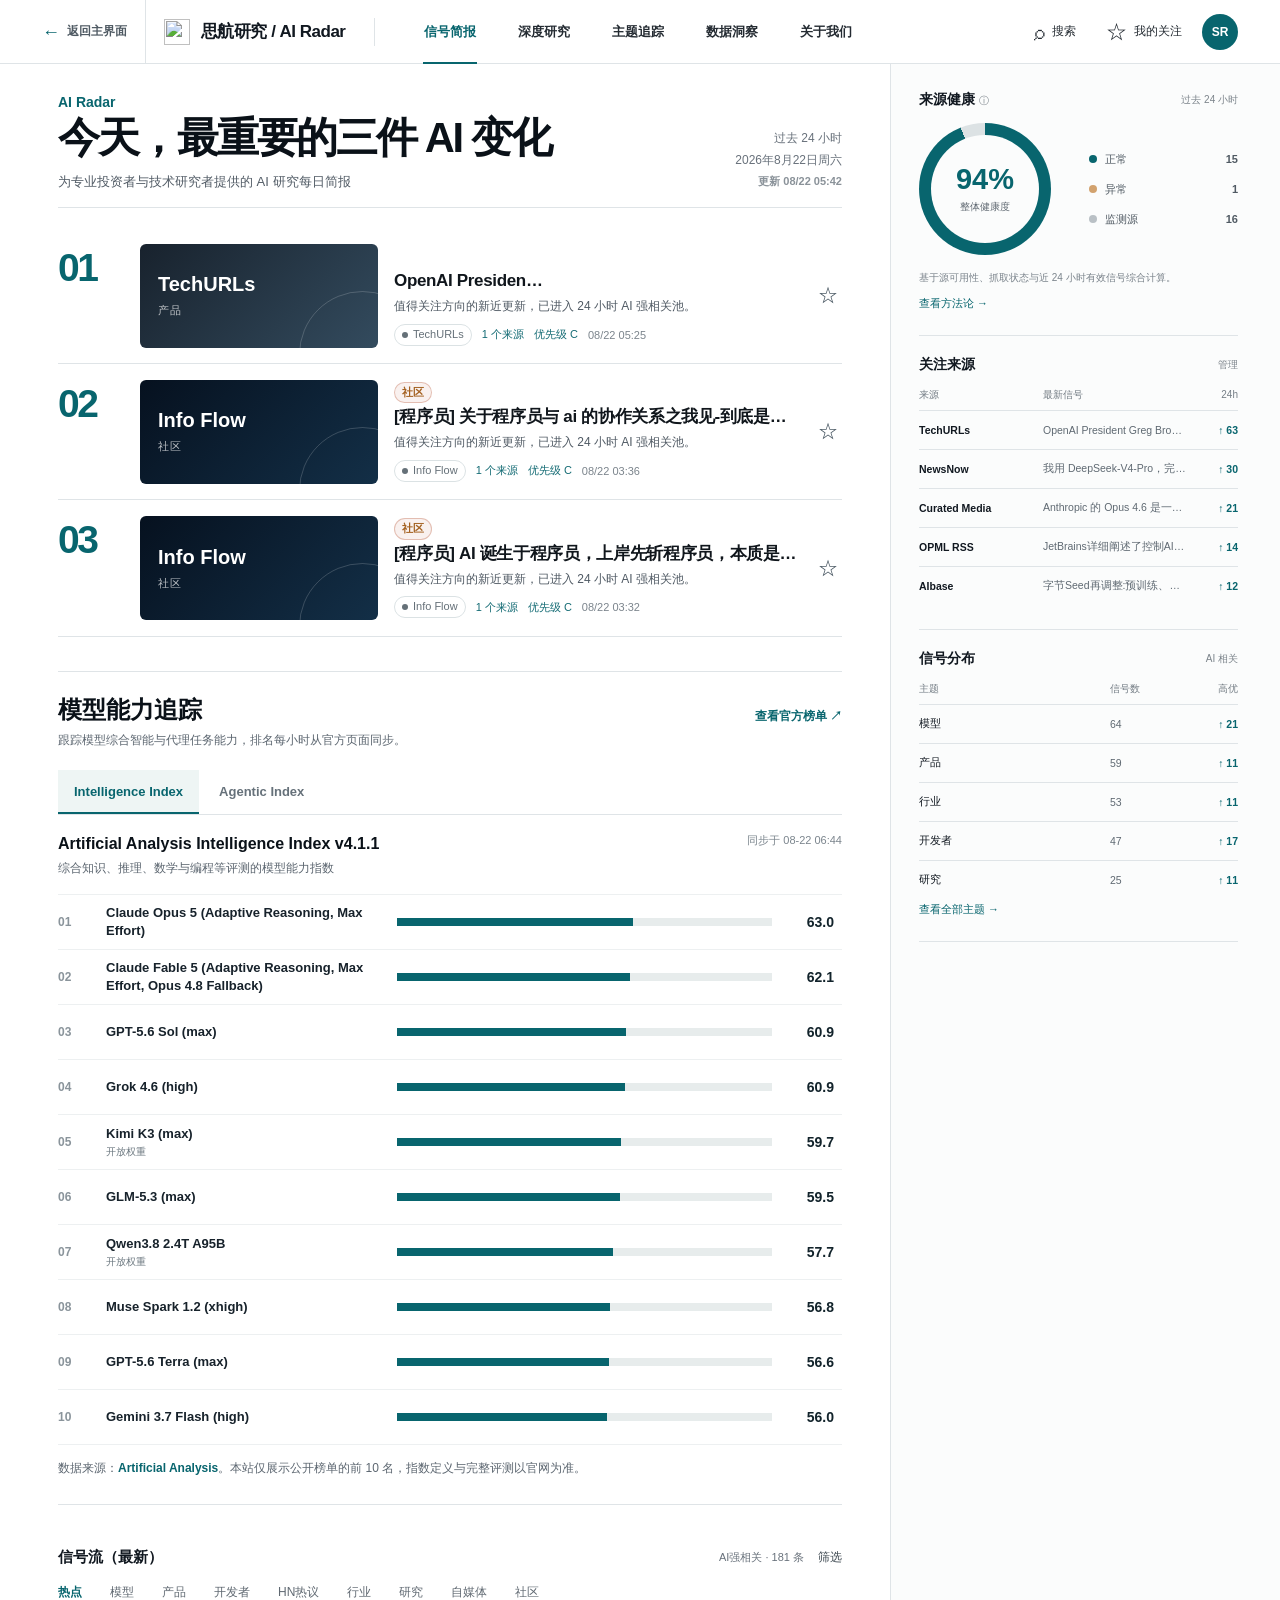
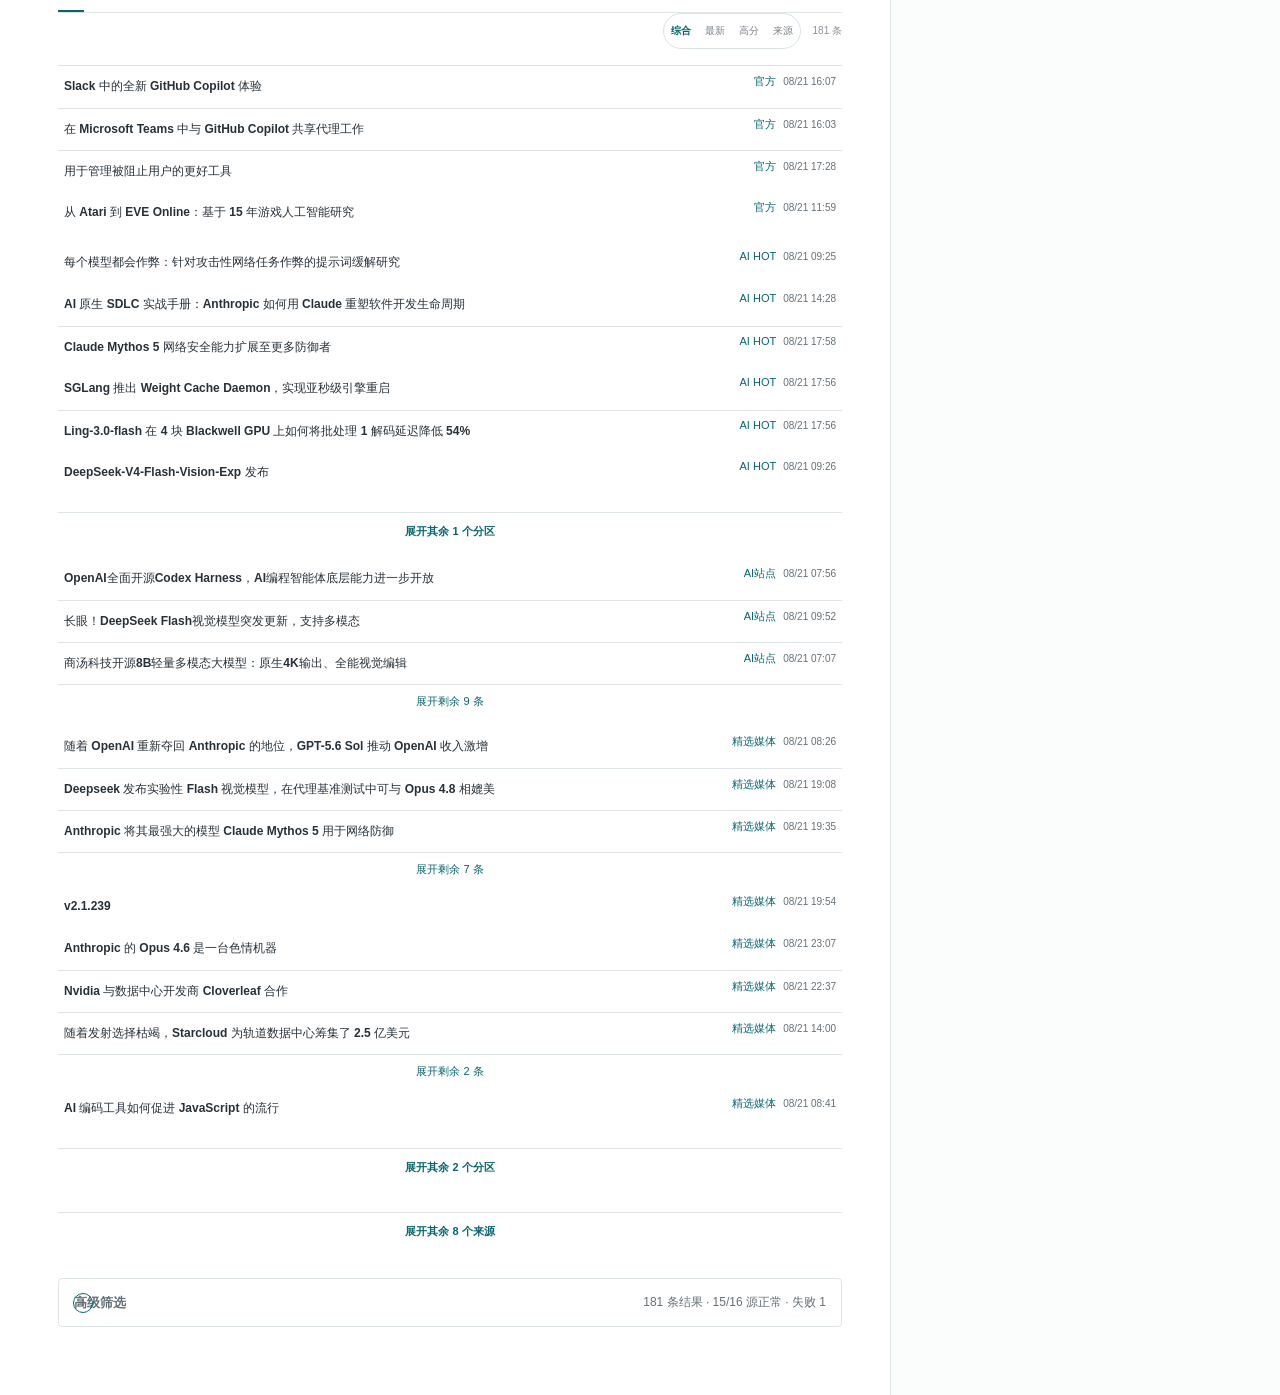
==== classic/index.html @ c2b957a7 "feat: add synced model benchmark rankings" ====
<!doctype html>
<html lang="zh-CN" data-radar-view="classic">
  <head>
    <meta charset="UTF-8" />
    <meta name="viewport" content="width=device-width, initial-scale=1.0" />
    <base href="../" />
    <title>AI News Radar｜24 小时 AI 更新雷达</title>
    <meta
      name="description"
      content="自动整理过去 24 小时值得看的 AI、模型和开发者工具更新；伯乐Skill（Scout Skill）帮你从一堆信源里选出千里马。"
    />
    <link rel="canonical" href="https://news.learnprompt.pro/classic/" />
    <meta property="og:title" content="AI News Radar｜24 小时 AI 更新雷达" />
    <meta
      property="og:description"
      content="自动整理过去 24 小时值得看的 AI、模型和开发者工具更新；伯乐Skill（Scout Skill）帮你从一堆信源里选出千里马。"
    />
    <meta property="og:type" content="website" />
    <meta property="og:url" content="https://news.learnprompt.pro/classic/" />
    <meta property="og:site_name" content="AI News Radar" />
    <meta name="application-name" content="AI News Radar" />
    <meta name="theme-color" content="#f6f6f2" />
    <meta name="mobile-web-app-capable" content="yes" />
    <meta name="apple-mobile-web-app-title" content="AI News Radar" />
    <meta name="apple-mobile-web-app-capable" content="yes" />
    <meta name="apple-mobile-web-app-status-bar-style" content="default" />
    <meta name="twitter:card" content="summary" />
    <meta name="twitter:title" content="AI News Radar｜24 小时 AI 更新雷达" />
    <meta
      name="twitter:description"
      content="自动整理过去 24 小时值得看的 AI、模型和开发者工具更新；伯乐Skill（Scout Skill）帮你从一堆信源里选出千里马。"
    />
    <link rel="icon" href="./assets/logo.svg" type="image/svg+xml" />
    <link rel="icon" href="./assets/icons/favicon-32.png" sizes="32x32" type="image/png" />
    <link rel="apple-touch-icon" href="./assets/icons/apple-touch-icon.png" sizes="180x180" />
    <link rel="manifest" href="./site.webmanifest" />
    <script src="./assets/view-mode.js?v=dual-view-0713c" data-root="../"></script>
    <link rel="stylesheet" href="./classic/assets/styles.css?v=model-rankings-0822a" />
    <link rel="stylesheet" href="./assets/view-switch.css?v=dual-view-0713b" />
  </head>
  <body>
    <header class="site-topbar">
      <div class="topbar-start">
        <a class="back-home" href="https://www.shresearch.cn/" aria-label="返回主界面">
          <span aria-hidden="true">←</span><strong>返回主界面</strong>
        </a>
        <a class="topbar-brand" href="https://www.shresearch.cn/" aria-label="返回思航研究首页">
          <img src="./assets/logo.svg" alt="" />
          <strong>思航研究 / AI Radar</strong>
        </a>
      </div>
      <nav class="topbar-nav" aria-label="主导航">
        <a class="active" href="#topStoriesTitle">信号简报</a>
        <a href="/earnings/">深度研究</a>
        <a href="#modelBenchmarks">主题追踪</a>
        <a href="#advancedFilters">数据洞察</a>
        <a href="https://www.shresearch.cn/">关于我们</a>
      </nav>
      <div class="topbar-actions">
        <button class="topbar-action" type="button" id="topbarSearchBtn" aria-label="搜索">
          <span aria-hidden="true">⌕</span><span>搜索</span>
        </button>
        <a class="topbar-action" href="#briefWatchlist" aria-label="我的关注">
          <span aria-hidden="true">☆</span><span>我的关注</span>
        </a>
        <details class="profile-menu">
          <summary aria-label="切换页面视角"><span>SR</span></summary>
          <div class="view-switch" role="group" aria-label="视角切换">
            <button class="view-switch-btn" type="button" data-radar-view-target="mobile">手机版</button>
            <button class="view-switch-btn" type="button" data-radar-view-target="classic">经典版</button>
          </div>
        </details>
      </div>
    </header>

    <main class="shell">
      <div class="brief-layout">
        <div class="brief-main">
          <header class="hero">
            <div class="brief-intro">
              <p class="brief-kicker">AI Radar</p>
              <h1>今天，最重要的三件 AI 变化</h1>
              <p class="brief-description">为专业投资者与技术研究者提供的 AI 研究每日简报</p>
            </div>
            <div class="hero-datetime">
              <span>过去 24 小时</span>
              <time id="briefDate">--</time>
              <span class="updated" id="updatedAt">加载中...</span>
            </div>
            <section class="stats" id="stats" hidden></section>
          </header>

          <section class="bole-picks-wrap" aria-label="今日 Top 3" id="bolePicksWrap">
            <div class="bole-picks-head visually-hidden">
              <h2 id="topStoriesTitle">今日重点信号</h2>
              <div class="bole-head-tools">
                <div class="bole-view-toggle" id="boleViewToggle" hidden>
                  <button id="boleHotBtn" class="mode-btn" type="button">当前热点</button>
                  <button id="boleTimelineBtn" class="mode-btn" type="button">时间线</button>
                </div>
                <span id="bolePicksMeta">按评分排序</span>
              </div>
            </div>
            <div id="bolePicksList" class="bole-board"></div>
          </section>

          <section class="model-benchmarks" id="modelBenchmarks" aria-labelledby="modelBenchmarksTitle">
            <header class="benchmark-heading">
              <div>
                <h2 id="modelBenchmarksTitle">模型能力追踪</h2>
                <p>跟踪模型综合智能与代理任务能力，排名每小时从官方页面同步。</p>
              </div>
              <a href="https://artificialanalysis.ai/models" target="_blank" rel="noopener noreferrer">查看官方榜单 ↗</a>
            </header>
            <div class="benchmark-tabs" role="tablist" aria-label="模型能力榜单">
              <button class="benchmark-tab active" id="intelligenceTab" type="button" role="tab" aria-selected="true" aria-controls="benchmarkPanel" data-benchmark="intelligence">
                Intelligence Index
              </button>
              <button class="benchmark-tab" id="agenticTab" type="button" role="tab" aria-selected="false" aria-controls="benchmarkPanel" data-benchmark="agentic">
                Agentic Index
              </button>
            </div>
            <div class="benchmark-panel" id="benchmarkPanel" role="tabpanel" aria-labelledby="intelligenceTab">
              <div class="benchmark-chart-head">
                <div>
                  <h3 id="benchmarkChartTitle">模型排名</h3>
                  <p id="benchmarkDescription">正在读取 Artificial Analysis 最新数据...</p>
                </div>
                <span id="benchmarkUpdatedAt">同步中</span>
              </div>
              <ol class="benchmark-ranking" id="benchmarkRanking" aria-live="polite">
                <li class="benchmark-loading">正在同步模型排名...</li>
              </ol>
            </div>
            <p class="benchmark-attribution">数据来源：<a href="https://artificialanalysis.ai/models" target="_blank" rel="noopener noreferrer">Artificial Analysis</a>。本站仅展示公开榜单的前 10 名，指数定义与完整评测以官网为准。</p>
          </section>

          <section class="signal-stream" aria-labelledby="listTitle">
            <div class="stream-head">
              <h2 id="listTitle">信号流 <span>（最新）</span></h2>
              <div class="stream-tools">
                <div class="mode-hint" id="modeHint">AI强相关</div>
                <button class="filter-jump" type="button" id="filterJumpBtn">筛选</button>
              </div>
            </div>
            <section class="section-nav-wrap" aria-label="内容栏目">
              <div class="section-tabs" id="sectionTabs" role="tablist" aria-label="AI 新闻栏目"></div>
              <div class="section-summary" id="sectionSummary">正在整理栏目...</div>
            </section>

            <section class="primary-controls">
              <input id="searchInput" type="search" placeholder="搜索 AI 信号 / 来源" />
            </section>

            <div class="sticky-summary-bar" aria-label="当前视图摘要">
              <strong>AI News Radar</strong>
              <span id="stickySummaryText">正在整理 24 小时信号...</span>
            </div>

            <section class="list-wrap">
              <div class="list-head">
                <div class="list-head-tools">
                  <div class="list-sort-tools" id="listSortTools" role="group" aria-label="全量列表排序">
                    <button class="list-sort-btn active" type="button" data-sort="priority" title="综合来源权重、AI相关度、新鲜度与信号强度">综合</button>
                    <button class="list-sort-btn" type="button" data-sort="latest" title="按发布时间或发现时间倒序">最新</button>
                    <button class="list-sort-btn" type="button" data-sort="ai" title="按高相关度信号倒序">高分</button>
                    <button class="list-sort-btn" type="button" data-sort="source" title="按来源聚合度整理">来源</button>
                  </div>
                  <span id="resultCount">0 条</span>
                </div>
              </div>
              <div id="newsList" class="news-list"></div>
            </section>
          </section>

          <section class="waytoagi-wrap">
            <div class="waytoagi-head">
              <h2>社区更新 · WaytoAGI</h2>
              <div class="waytoagi-tools">
                <div class="waytoagi-switch">
                  <button id="waytoagiTodayBtn" class="waytoagi-btn active" type="button">最近更新日</button>
                  <button id="waytoagi7dBtn" class="waytoagi-btn" type="button">近7日</button>
                </div>
                <span id="waytoagiUpdatedAt">加载中...</span>
              </div>
            </div>
            <div id="waytoagiMeta" class="waytoagi-meta"></div>
            <div id="waytoagiList" class="waytoagi-list"></div>
          </section>

          <details class="advanced-panel" id="advancedFilters">
          <summary>
            <span>高级筛选</span>
            <span class="advanced-summary" id="advancedSummary">加载中...</span>
          </summary>
          <div class="advanced-content">
            <div class="advanced-controls">
            <label class="field">
              <span>时间范围</span>
              <select id="timeRangeSelect" aria-label="时间范围">
                <option value="24h">过去 24 小时</option>
              </select>
            </label>
            <label class="field">
              <span>来源类型</span>
              <select id="sourceTypeSelect">
                <option value="">全部来源</option>
                <option value="official">官方 / 一手</option>
                <option value="media">精选媒体 / 日报</option>
                <option value="community">社区 / HN / Builders</option>
                <option value="rss">RSS / OPML</option>
                <option value="aggregate">聚合源</option>
                <option value="creator">自媒体</option>
                <option value="advanced">进阶源</option>
              </select>
            </label>
            <label class="field">
              <span>内容类型</span>
              <select id="sectionSelect"></select>
            </label>
            <label class="field">
              <span>信号等级</span>
              <select id="signalLevelSelect">
                <option value="">全部信号</option>
                <option value="high">高优先级</option>
                <option value="curated">精选 / 官方</option>
                <option value="multi">多源验证</option>
              </select>
            </label>
            <label class="field">
              <span>具体来源</span>
              <select id="siteSelect">
                <option value="">全部站点</option>
              </select>
            </label>
            <div class="field">
              <span>AI 相关度</span>
              <div class="mode-switch">
                <button id="modeAiBtn" class="mode-btn active" type="button">AI强相关</button>
                <button id="modeAllBtn" class="mode-btn" type="button">全量</button>
              </div>
            </div>
            <label id="allDedupeWrap" class="all-dedupe" for="allDedupeToggle">
              <input id="allDedupeToggle" type="checkbox" checked />
              <span class="all-dedupe-dot"></span>
              <span id="allDedupeLabel">去重开</span>
            </label>
          </div>
          <div class="data-source-indicator" id="dataSourceIndicator" hidden>
            <span id="dataSourceIndicatorText"></span>
            <button type="button" id="dataSourceResetBtn" class="data-source-reset-btn">恢复本地</button>
          </div>
          <div class="source-health" id="sourceHealth">源状态加载中...</div>
          <details class="source-detail-panel">
            <summary>查看源状态详情</summary>
            <div class="source-health-details" id="sourceHealthDetails"></div>
            <section class="coverage-strip" id="coverageStrip" aria-label="Source coverage status"></section>
            <section class="source-status-table" id="sourceStatusTable" aria-label="源状态详情"></section>
            <section class="site-pills" id="sitePills"></section>
            </details>
          </div>
          </details>
        </div>

        <aside class="brief-rail" aria-label="研究辅助信息">
          <section class="rail-section rail-health">
            <div class="rail-heading">
              <h2>来源健康 <span aria-hidden="true">ⓘ</span></h2>
              <span>过去 24 小时</span>
            </div>
            <div class="health-overview">
              <div class="health-ring" id="briefHealthRing"><strong id="briefHealthPct">--%</strong><span>整体健康度</span></div>
              <div class="health-legend" id="briefHealthLegend"></div>
            </div>
            <span class="source-status-pill" id="sourceStatusPill">源状态加载中</span>
            <p class="rail-note">基于源可用性、抓取状态与近 24 小时有效信号综合计算。</p>
            <a class="rail-link" href="#advancedFilters">查看方法论 →</a>
          </section>

          <section class="rail-section" id="briefWatchlist">
            <div class="rail-heading"><h2>关注来源</h2><a href="#sectionTabs">管理</a></div>
            <div class="rail-table-head"><span>来源</span><span>最新信号</span><span>24h</span></div>
            <div class="rail-table" id="briefSourceList"><span class="rail-loading">正在整理来源...</span></div>
          </section>

          <section class="rail-section">
            <div class="rail-heading"><h2>信号分布</h2><span>AI 相关</span></div>
            <div class="rail-table-head rail-topic-head"><span>主题</span><span>信号数</span><span>高优</span></div>
            <div class="rail-table" id="briefTopicList"><span class="rail-loading">正在统计主题...</span></div>
            <a class="rail-link" href="#sectionTabs">查看全部主题 →</a>
          </section>
        </aside>
      </div>
    </main>

    <template id="itemTpl">
      <article class="news-card">
        <a class="title" target="_blank" rel="noopener noreferrer"></a>
        <div class="meta-row">
          <span class="site"></span>
          <span class="category"></span>
          <span class="source"></span>
          <time class="time"></time>
        </div>
        <p class="news-summary"></p>
      </article>
    </template>

    <script src="https://cdn.jsdelivr.net/npm/gsap@3.13.0/dist/gsap.min.js" integrity="sha384-HOvlOYPIs/zjoIkWUGXkVmXsjr8GuZLV+Q+rcPwmJOVZVpvTSXQChiN4t9Euv9Vc" crossorigin="anonymous" defer></script>
    <script src="./classic/assets/motion.js?v=ui-adjustment-0620a" defer></script>
    <script src="./classic/assets/app.js?v=model-rankings-0822a" defer></script>
  </body>
</html>
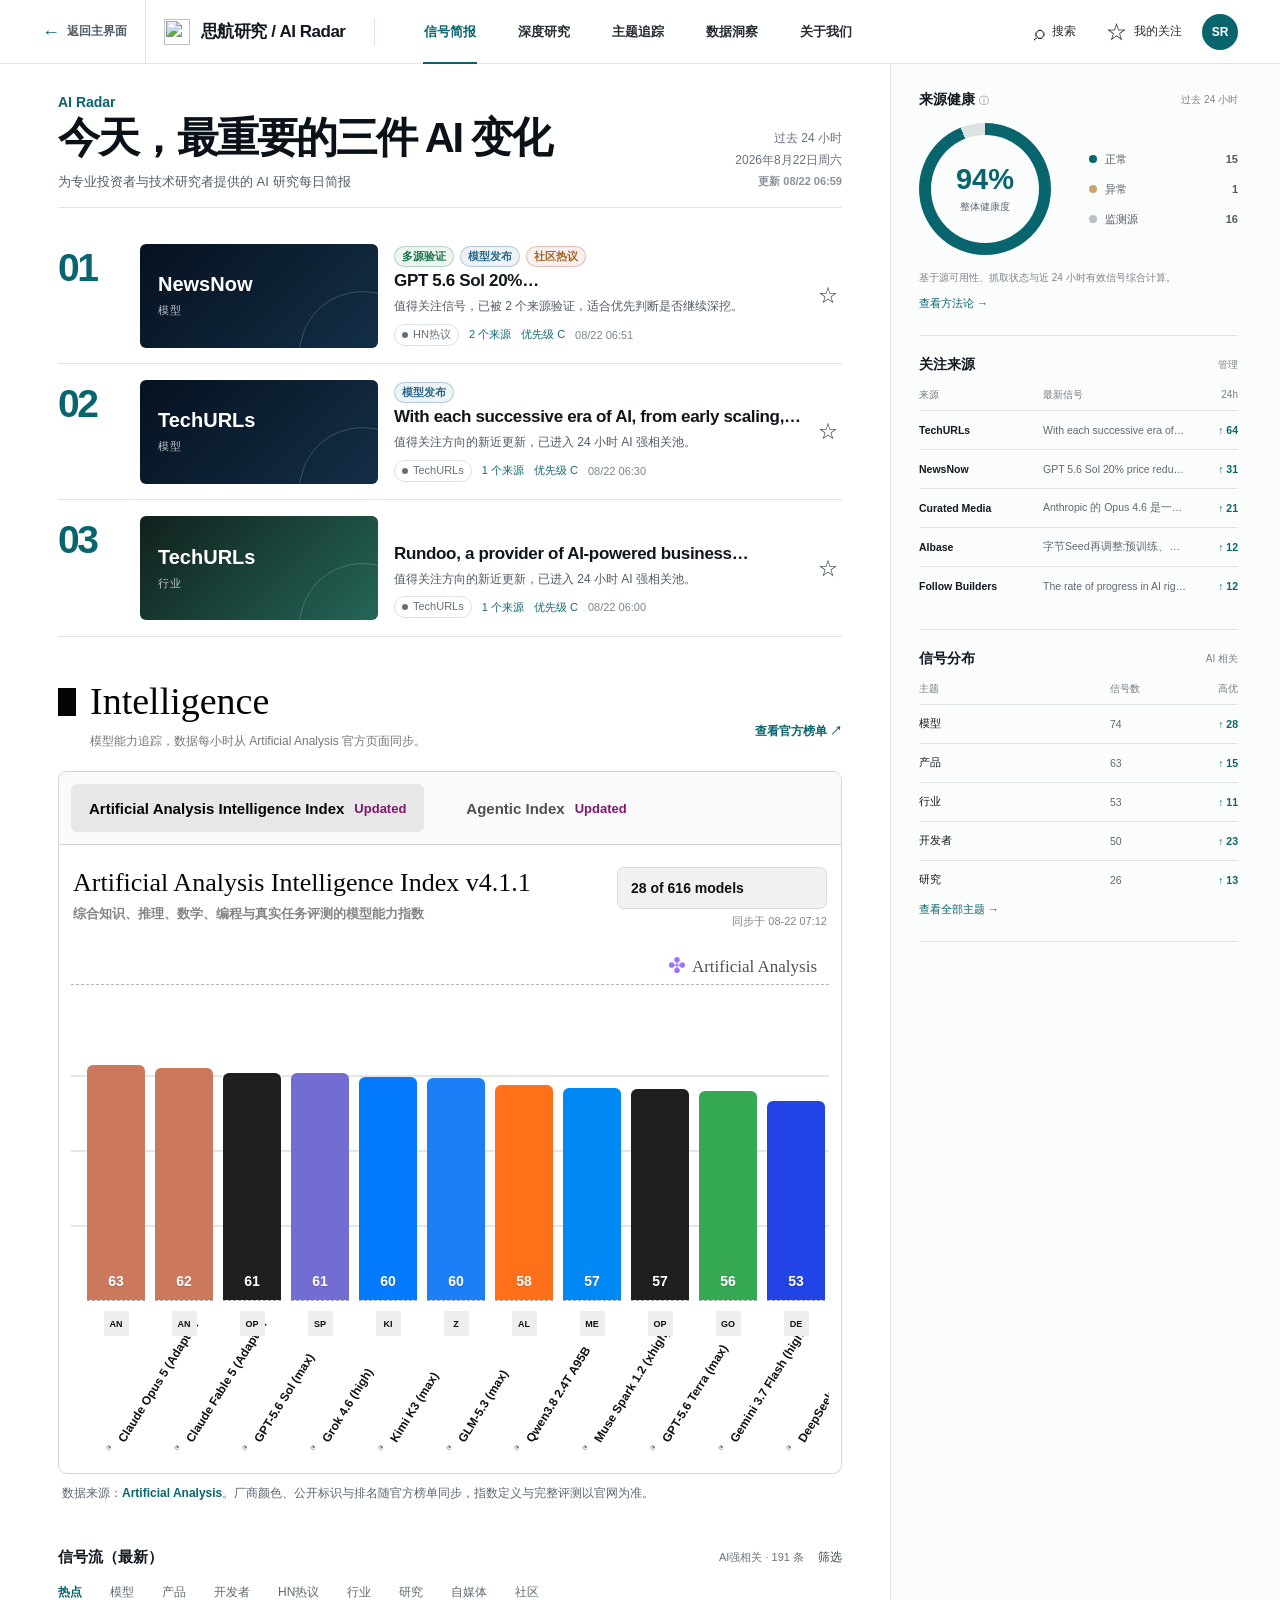
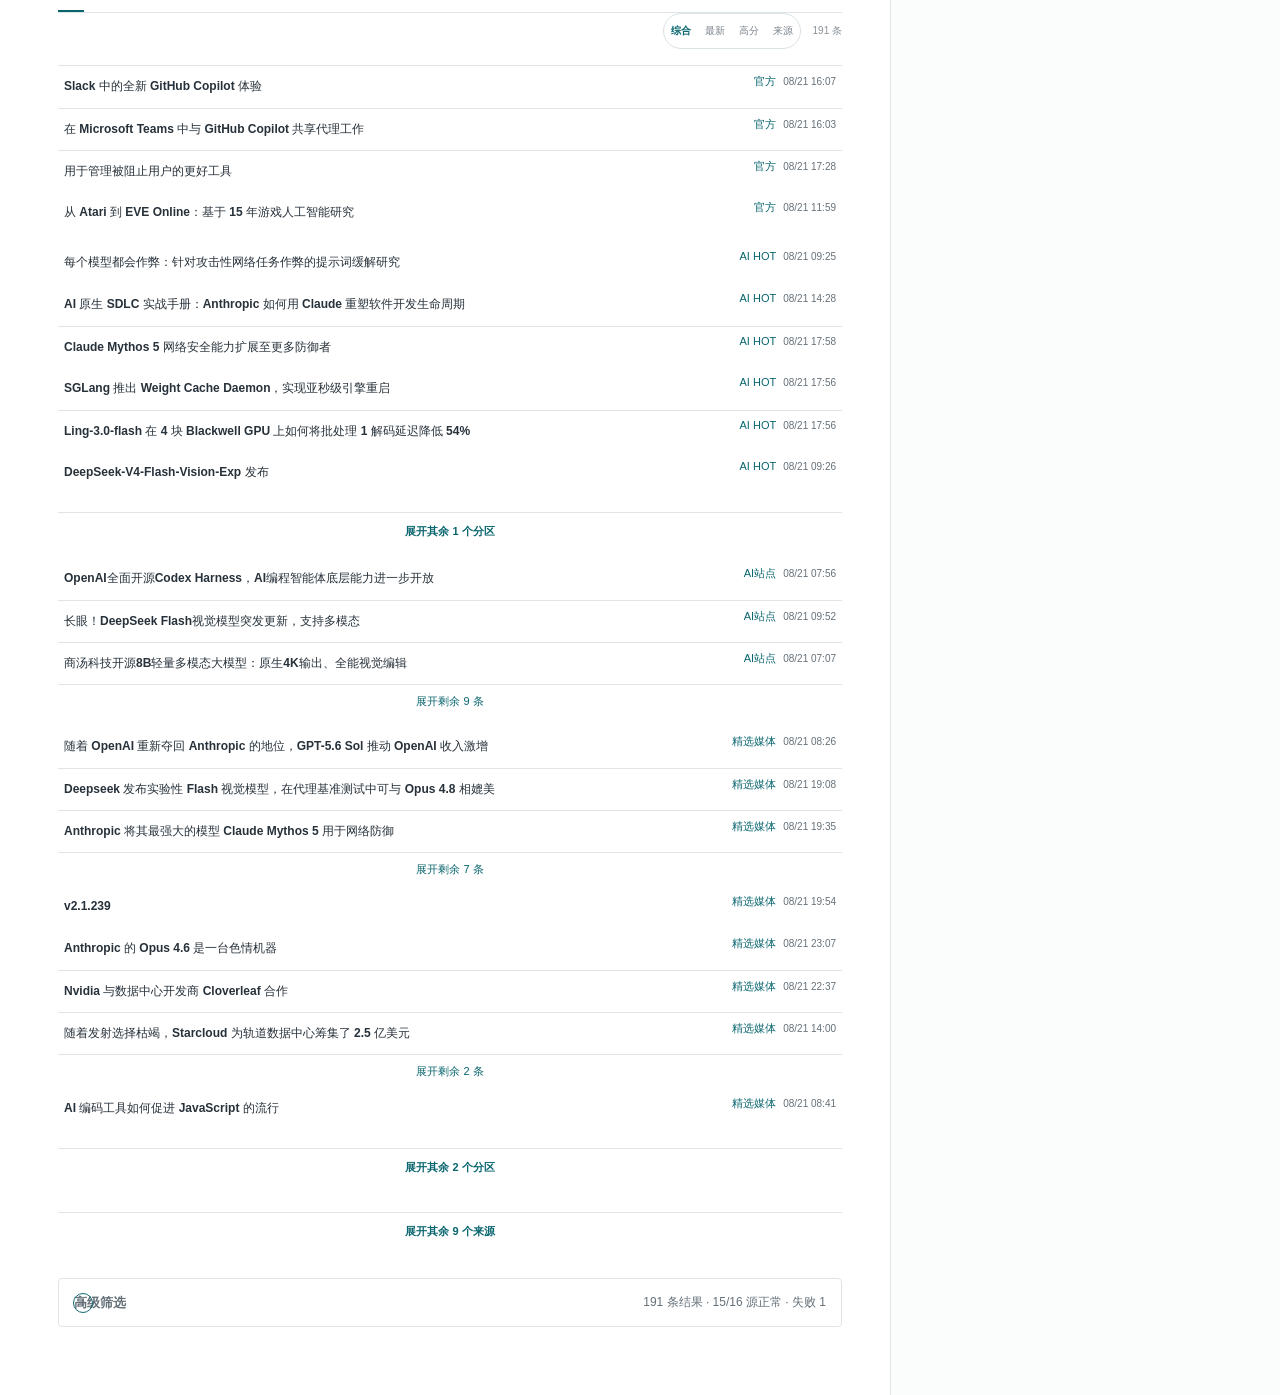
==== commit f4e0e009: "feat: mirror official benchmark chart style" ====
--- a/classic/index.html
+++ b/classic/index.html
@@ -35,7 +35,7 @@
     <link rel="apple-touch-icon" href="./assets/icons/apple-touch-icon.png" sizes="180x180" />
     <link rel="manifest" href="./site.webmanifest" />
     <script src="./assets/view-mode.js?v=dual-view-0713c" data-root="../"></script>
-    <link rel="stylesheet" href="./classic/assets/styles.css?v=model-rankings-0822a" />
+    <link rel="stylesheet" href="./classic/assets/styles.css?v=official-chart-0822b" />
     <link rel="stylesheet" href="./assets/view-switch.css?v=dual-view-0713b" />
   </head>
   <body>
@@ -107,32 +107,41 @@
           <section class="model-benchmarks" id="modelBenchmarks" aria-labelledby="modelBenchmarksTitle">
             <header class="benchmark-heading">
               <div>
-                <h2 id="modelBenchmarksTitle">模型能力追踪</h2>
-                <p>跟踪模型综合智能与代理任务能力，排名每小时从官方页面同步。</p>
+                <h2 id="modelBenchmarksTitle"><span aria-hidden="true"></span>Intelligence</h2>
+                <p>模型能力追踪，数据每小时从 Artificial Analysis 官方页面同步。</p>
               </div>
               <a href="https://artificialanalysis.ai/models" target="_blank" rel="noopener noreferrer">查看官方榜单 ↗</a>
             </header>
-            <div class="benchmark-tabs" role="tablist" aria-label="模型能力榜单">
-              <button class="benchmark-tab active" id="intelligenceTab" type="button" role="tab" aria-selected="true" aria-controls="benchmarkPanel" data-benchmark="intelligence">
-                Intelligence Index
-              </button>
-              <button class="benchmark-tab" id="agenticTab" type="button" role="tab" aria-selected="false" aria-controls="benchmarkPanel" data-benchmark="agentic">
-                Agentic Index
-              </button>
-            </div>
-            <div class="benchmark-panel" id="benchmarkPanel" role="tabpanel" aria-labelledby="intelligenceTab">
-              <div class="benchmark-chart-head">
-                <div>
-                  <h3 id="benchmarkChartTitle">模型排名</h3>
-                  <p id="benchmarkDescription">正在读取 Artificial Analysis 最新数据...</p>
-                </div>
-                <span id="benchmarkUpdatedAt">同步中</span>
-              </div>
-              <ol class="benchmark-ranking" id="benchmarkRanking" aria-live="polite">
-                <li class="benchmark-loading">正在同步模型排名...</li>
-              </ol>
-            </div>
-            <p class="benchmark-attribution">数据来源：<a href="https://artificialanalysis.ai/models" target="_blank" rel="noopener noreferrer">Artificial Analysis</a>。本站仅展示公开榜单的前 10 名，指数定义与完整评测以官网为准。</p>
+            <div class="benchmark-frame">
+              <div class="benchmark-tabs" role="tablist" aria-label="模型能力榜单">
+                <button class="benchmark-tab active" id="intelligenceTab" type="button" role="tab" aria-selected="true" aria-controls="benchmarkPanel" data-benchmark="intelligence">
+                  <span>Artificial Analysis Intelligence Index</span><em>Updated</em>
+                </button>
+                <button class="benchmark-tab" id="agenticTab" type="button" role="tab" aria-selected="false" aria-controls="benchmarkPanel" data-benchmark="agentic">
+                  <span>Agentic Index</span><em>Updated</em>
+                </button>
+              </div>
+              <div class="benchmark-panel" id="benchmarkPanel" role="tabpanel" aria-labelledby="intelligenceTab">
+                <div class="benchmark-chart-head">
+                  <div>
+                    <h3 id="benchmarkChartTitle">Artificial Analysis Intelligence Index</h3>
+                    <p id="benchmarkDescription">正在读取 Artificial Analysis 最新数据...</p>
+                  </div>
+                  <div class="benchmark-chart-meta">
+                    <strong id="benchmarkModelCount">模型加载中</strong>
+                    <span id="benchmarkUpdatedAt">同步中</span>
+                  </div>
+                </div>
+                <div class="benchmark-brand"><span aria-hidden="true">✣</span> Artificial Analysis</div>
+                <div class="benchmark-plot-scroll" tabindex="0" aria-label="模型排名图，可横向滚动查看完整榜单">
+                  <ol class="benchmark-ranking" id="benchmarkRanking" aria-live="polite">
+                    <li class="benchmark-loading">正在同步模型排名...</li>
+                  </ol>
+                </div>
+                <p class="benchmark-scroll-hint">左右滑动查看完整榜单</p>
+              </div>
+            </div>
+            <p class="benchmark-attribution">数据来源：<a href="https://artificialanalysis.ai/models" target="_blank" rel="noopener noreferrer">Artificial Analysis</a>。厂商颜色、公开标识与排名随官方榜单同步，指数定义与完整评测以官网为准。</p>
           </section>
 
           <section class="signal-stream" aria-labelledby="listTitle">
@@ -308,6 +317,6 @@
 
     <script src="https://cdn.jsdelivr.net/npm/gsap@3.13.0/dist/gsap.min.js" integrity="sha384-HOvlOYPIs/zjoIkWUGXkVmXsjr8GuZLV+Q+rcPwmJOVZVpvTSXQChiN4t9Euv9Vc" crossorigin="anonymous" defer></script>
     <script src="./classic/assets/motion.js?v=ui-adjustment-0620a" defer></script>
-    <script src="./classic/assets/app.js?v=model-rankings-0822a" defer></script>
+    <script src="./classic/assets/app.js?v=official-chart-0822b" defer></script>
   </body>
 </html>
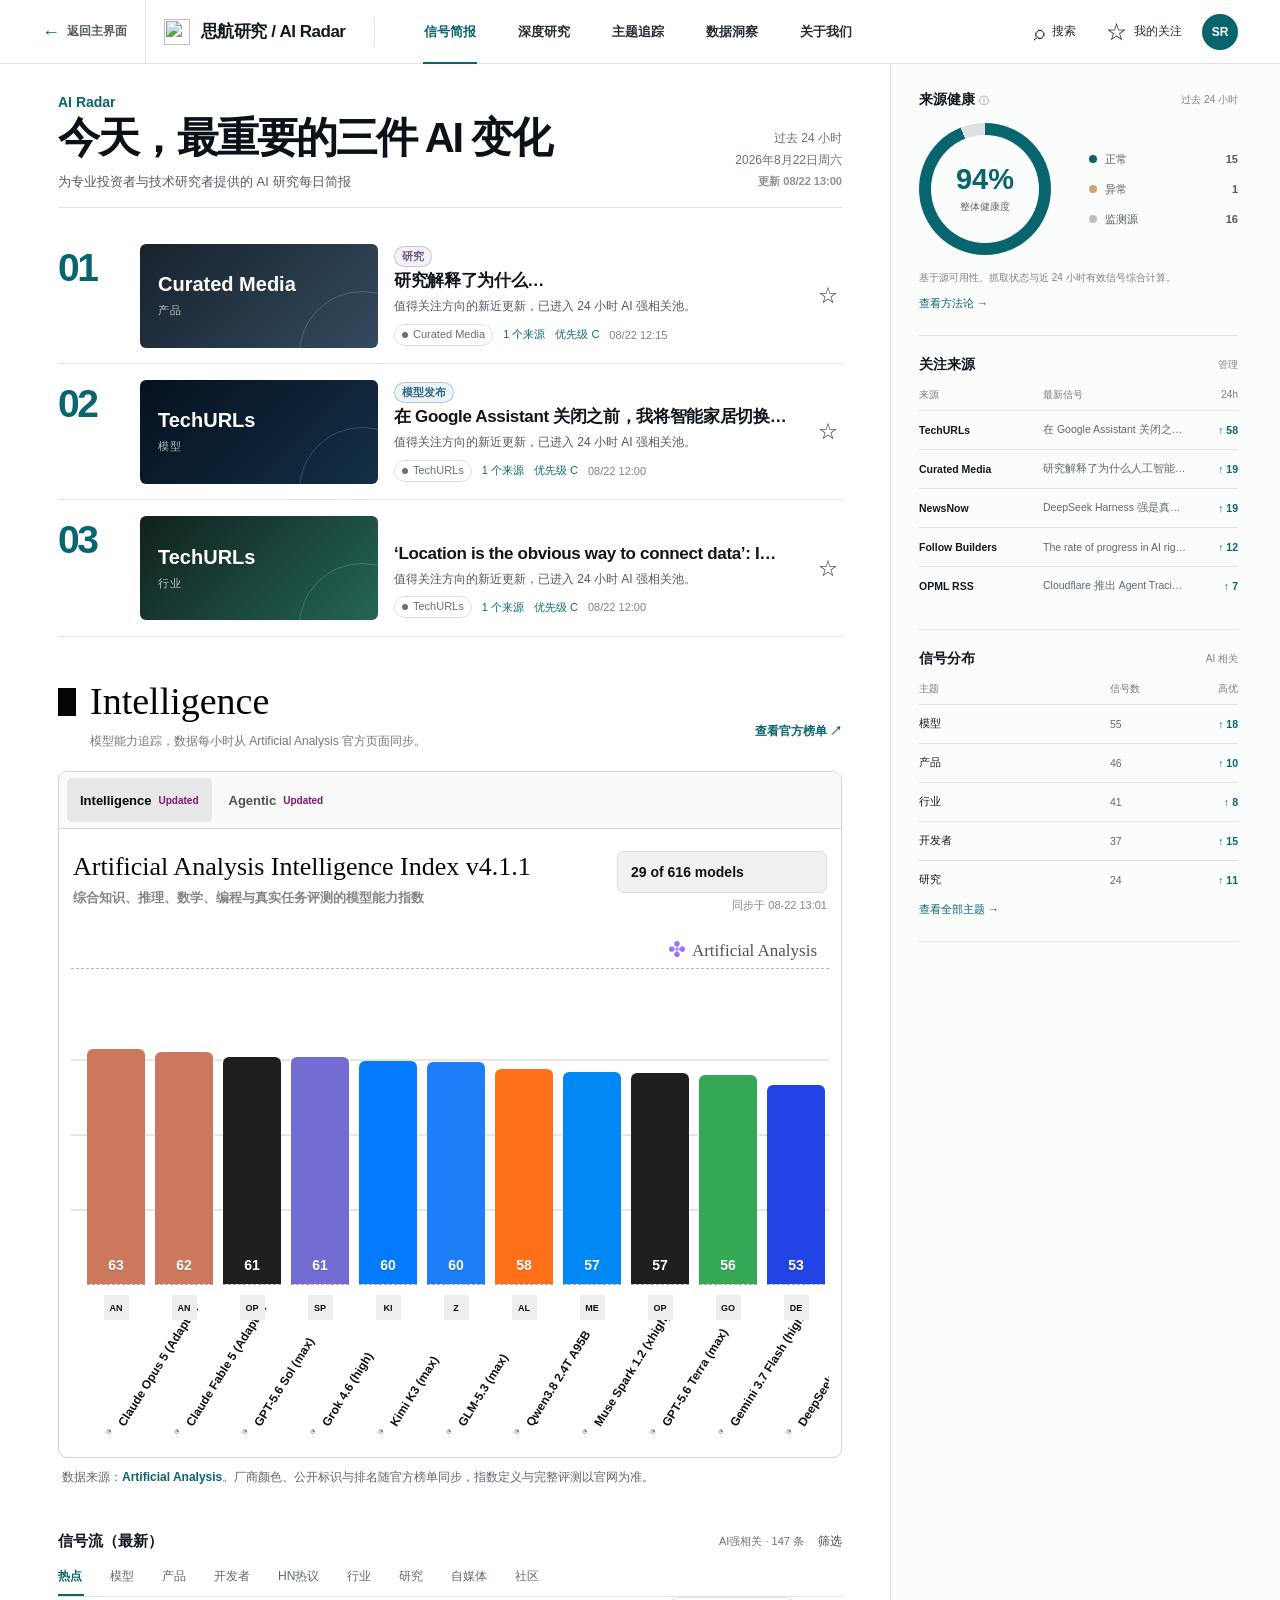
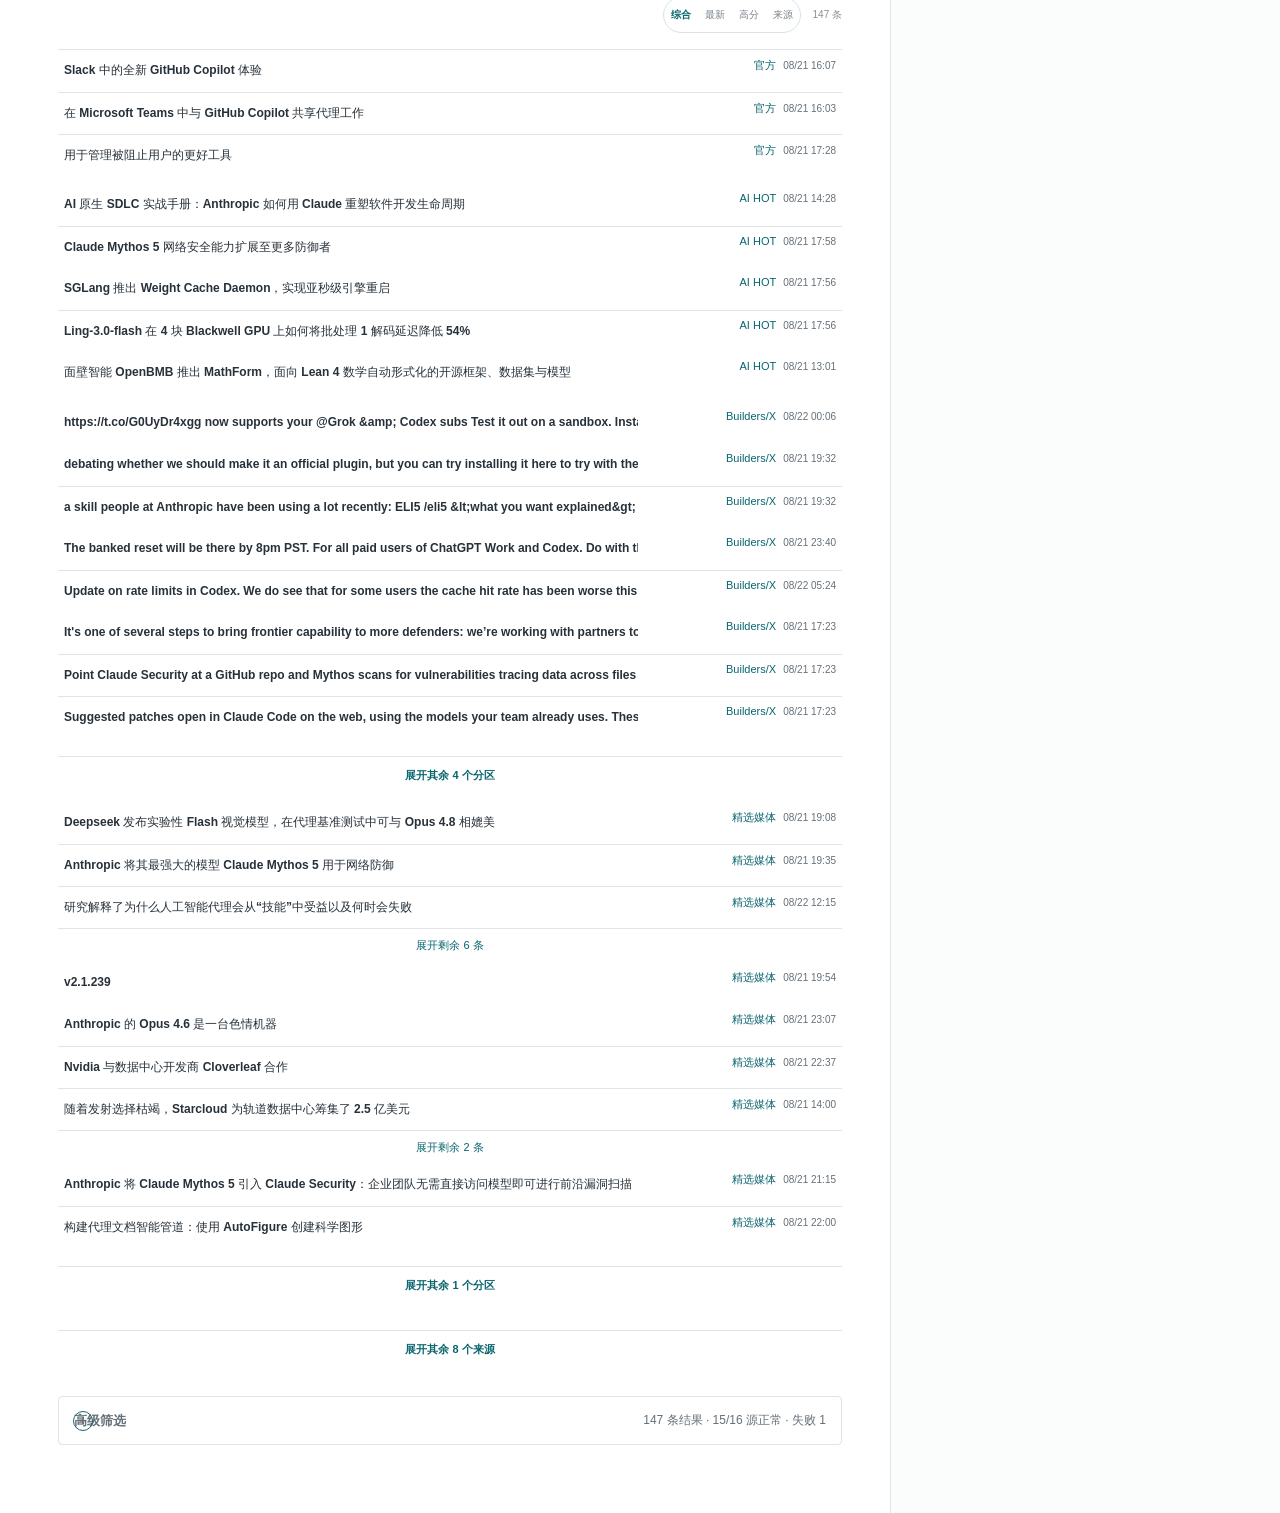
==== commit 7775c707: "fix: compact benchmark tabs" ====
--- a/classic/index.html
+++ b/classic/index.html
@@ -35,7 +35,7 @@
     <link rel="apple-touch-icon" href="./assets/icons/apple-touch-icon.png" sizes="180x180" />
     <link rel="manifest" href="./site.webmanifest" />
     <script src="./assets/view-mode.js?v=dual-view-0713c" data-root="../"></script>
-    <link rel="stylesheet" href="./classic/assets/styles.css?v=official-chart-0822b" />
+    <link rel="stylesheet" href="./classic/assets/styles.css?v=benchmark-tabs-0822c" />
     <link rel="stylesheet" href="./assets/view-switch.css?v=dual-view-0713b" />
   </head>
   <body>
@@ -115,10 +115,10 @@
             <div class="benchmark-frame">
               <div class="benchmark-tabs" role="tablist" aria-label="模型能力榜单">
                 <button class="benchmark-tab active" id="intelligenceTab" type="button" role="tab" aria-selected="true" aria-controls="benchmarkPanel" data-benchmark="intelligence">
-                  <span>Artificial Analysis Intelligence Index</span><em>Updated</em>
+                  <span>Intelligence</span><em>Updated</em>
                 </button>
                 <button class="benchmark-tab" id="agenticTab" type="button" role="tab" aria-selected="false" aria-controls="benchmarkPanel" data-benchmark="agentic">
-                  <span>Agentic Index</span><em>Updated</em>
+                  <span>Agentic</span><em>Updated</em>
                 </button>
               </div>
               <div class="benchmark-panel" id="benchmarkPanel" role="tabpanel" aria-labelledby="intelligenceTab">
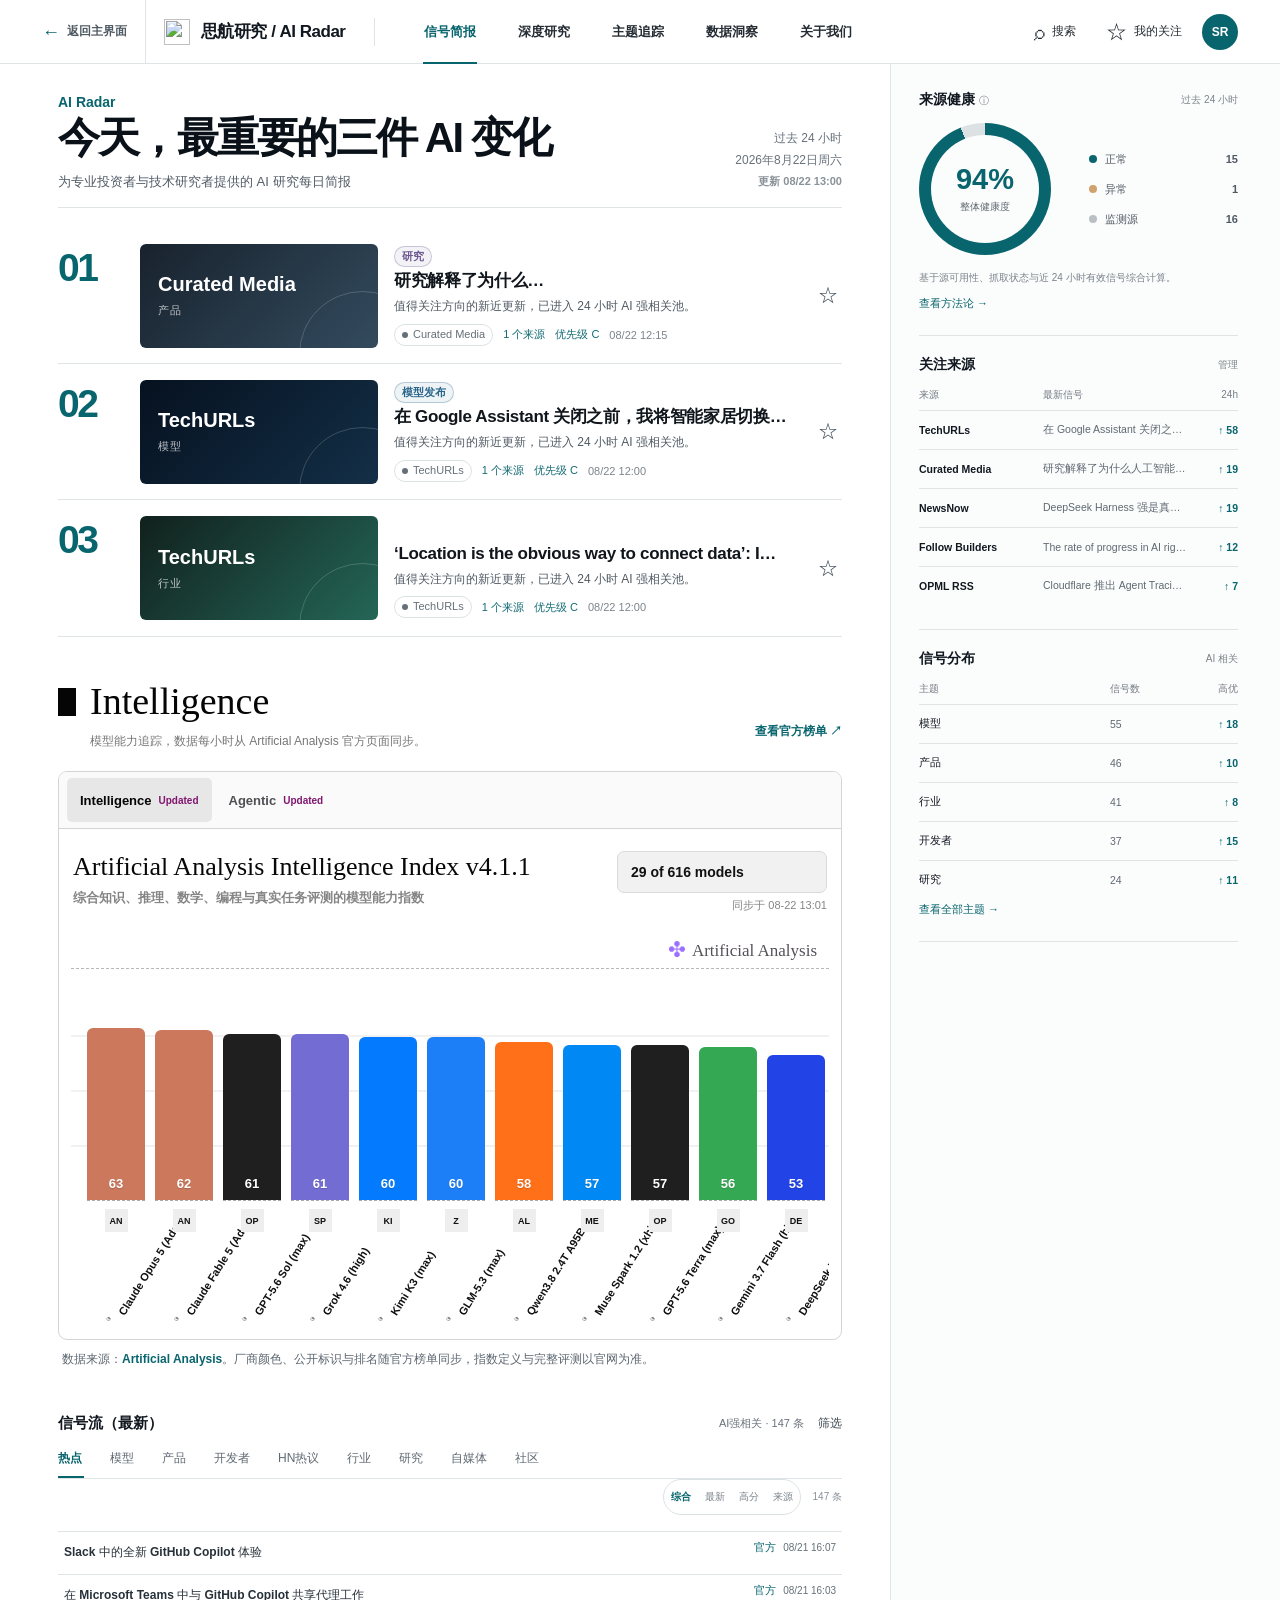
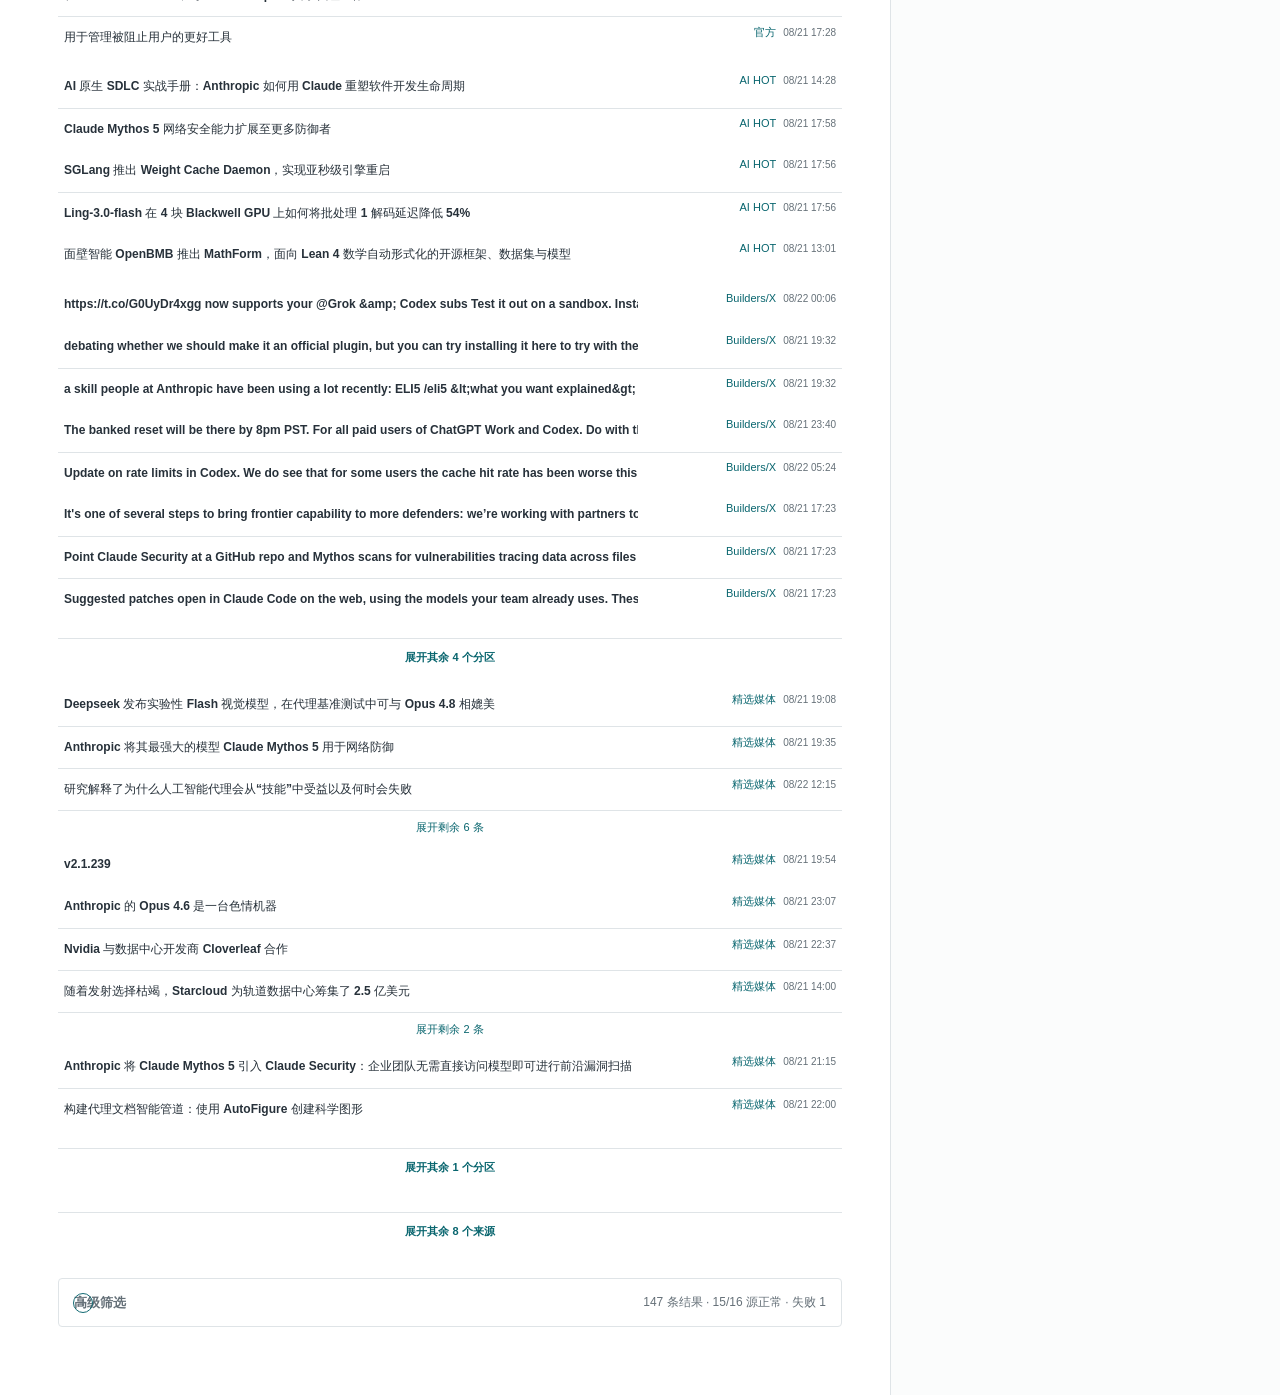
==== commit e47b0b41: "fix: scale benchmark chart to official proportions" ====
--- a/classic/index.html
+++ b/classic/index.html
@@ -35,7 +35,7 @@
     <link rel="apple-touch-icon" href="./assets/icons/apple-touch-icon.png" sizes="180x180" />
     <link rel="manifest" href="./site.webmanifest" />
     <script src="./assets/view-mode.js?v=dual-view-0713c" data-root="../"></script>
-    <link rel="stylesheet" href="./classic/assets/styles.css?v=benchmark-tabs-0822c" />
+    <link rel="stylesheet" href="./classic/assets/styles.css?v=benchmark-scale-0822d" />
     <link rel="stylesheet" href="./assets/view-switch.css?v=dual-view-0713b" />
   </head>
   <body>
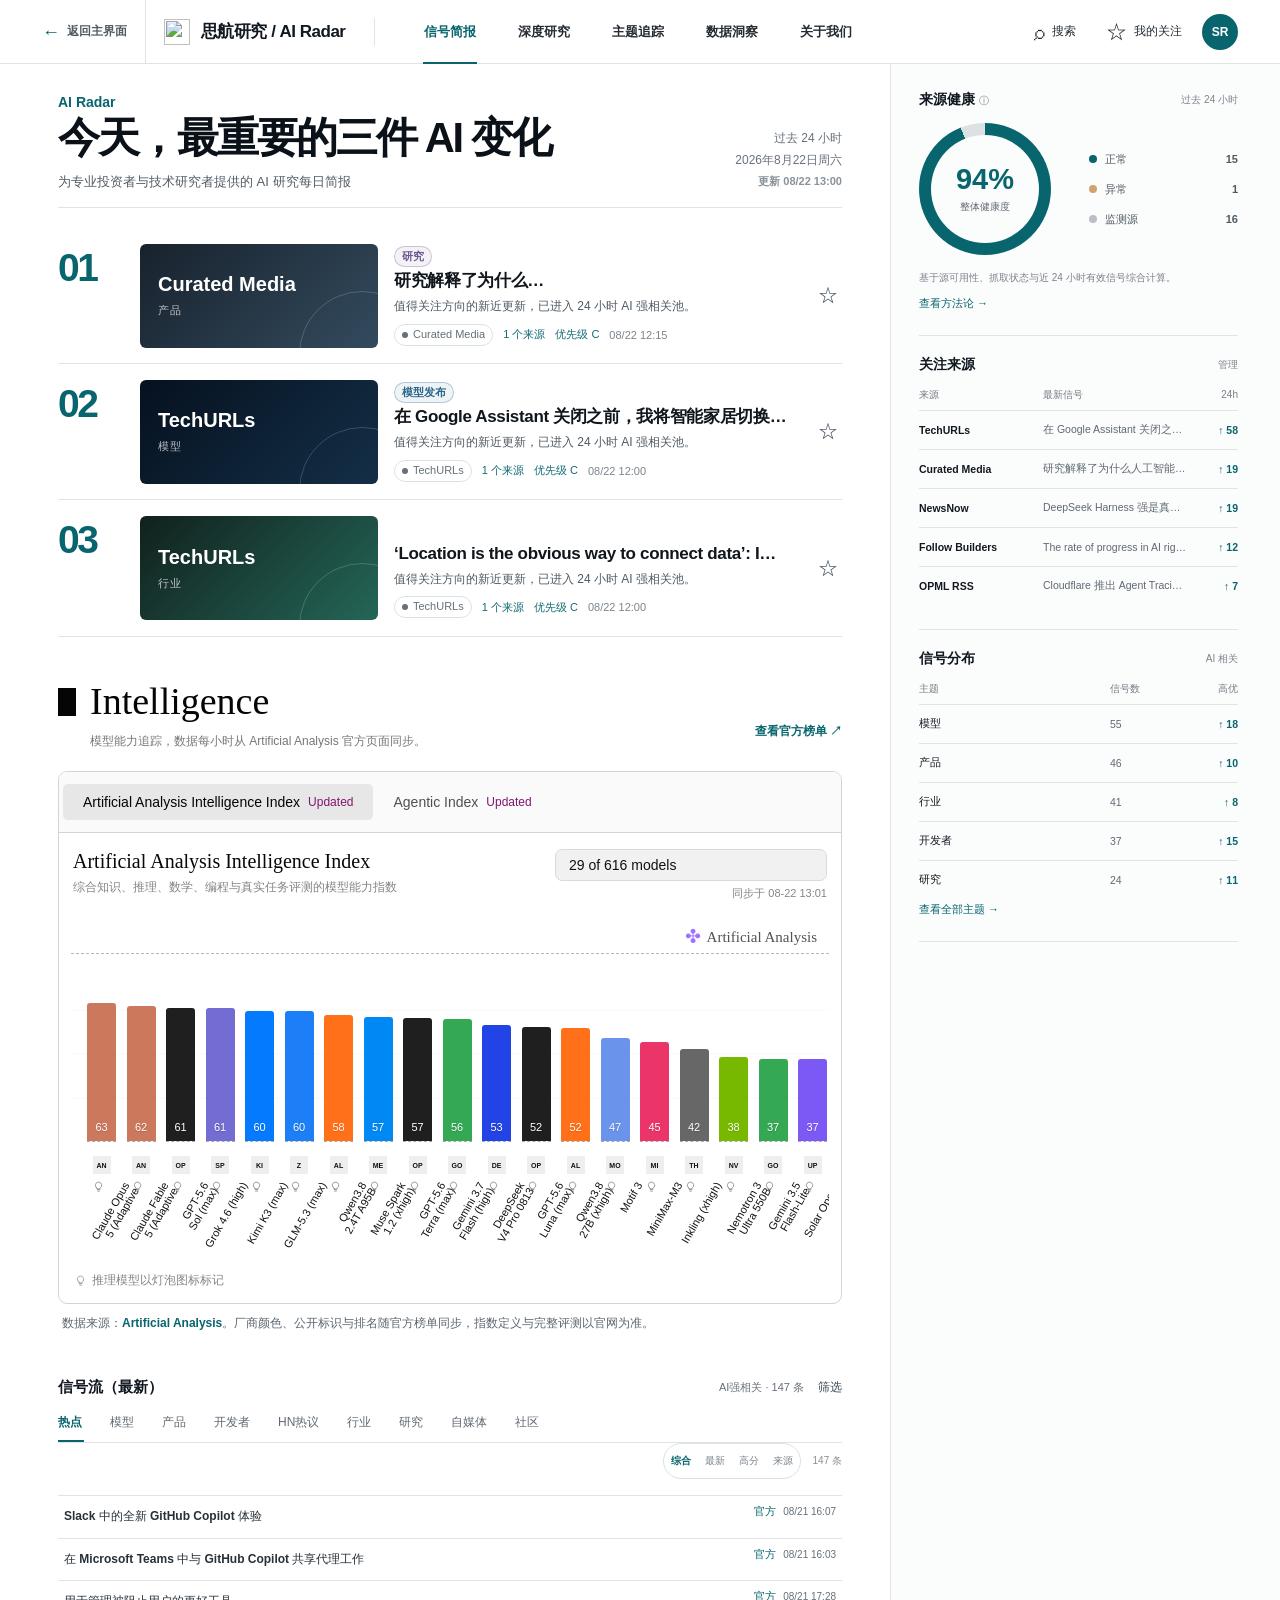
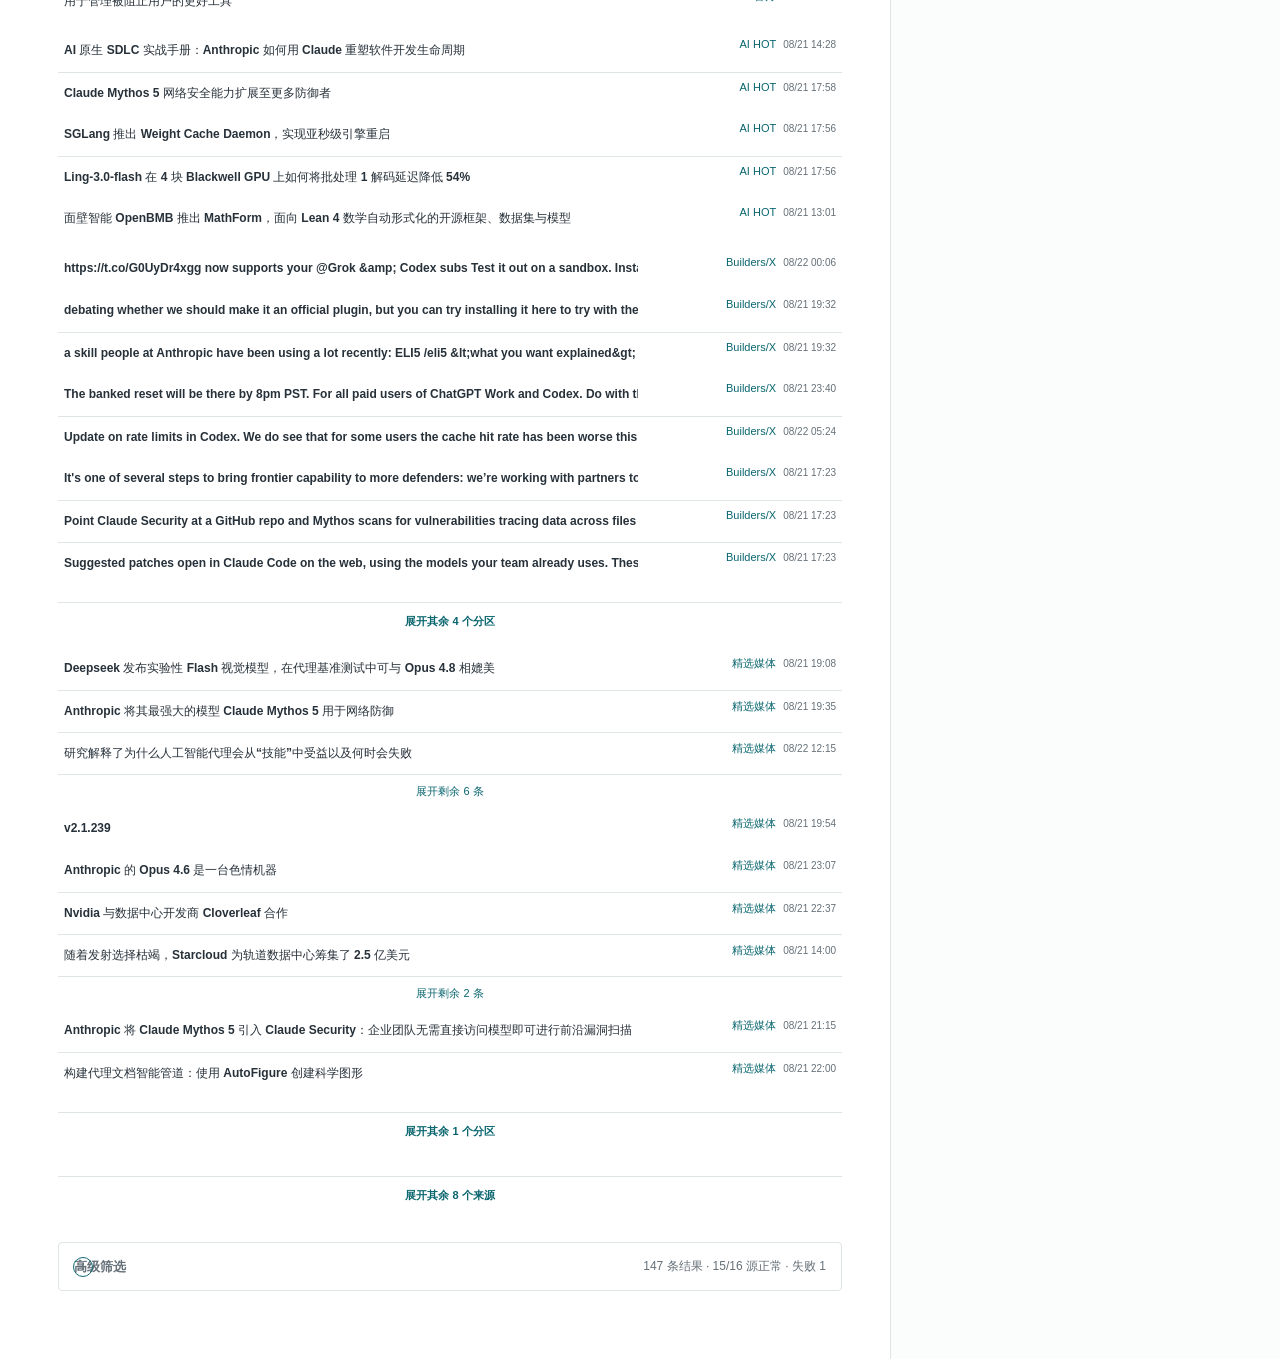
==== commit 12e21e04: "fix: align benchmark labels and legend with source" ====
--- a/classic/index.html
+++ b/classic/index.html
@@ -35,7 +35,7 @@
     <link rel="apple-touch-icon" href="./assets/icons/apple-touch-icon.png" sizes="180x180" />
     <link rel="manifest" href="./site.webmanifest" />
     <script src="./assets/view-mode.js?v=dual-view-0713c" data-root="../"></script>
-    <link rel="stylesheet" href="./classic/assets/styles.css?v=benchmark-scale-0822d" />
+    <link rel="stylesheet" href="./classic/assets/styles.css?v=benchmark-fidelity-0822e" />
     <link rel="stylesheet" href="./assets/view-switch.css?v=dual-view-0713b" />
   </head>
   <body>
@@ -115,10 +115,10 @@
             <div class="benchmark-frame">
               <div class="benchmark-tabs" role="tablist" aria-label="模型能力榜单">
                 <button class="benchmark-tab active" id="intelligenceTab" type="button" role="tab" aria-selected="true" aria-controls="benchmarkPanel" data-benchmark="intelligence">
-                  <span>Intelligence</span><em>Updated</em>
+                  <span>Artificial Analysis Intelligence Index</span><em>Updated</em>
                 </button>
                 <button class="benchmark-tab" id="agenticTab" type="button" role="tab" aria-selected="false" aria-controls="benchmarkPanel" data-benchmark="agentic">
-                  <span>Agentic</span><em>Updated</em>
+                  <span>Agentic Index</span><em>Updated</em>
                 </button>
               </div>
               <div class="benchmark-panel" id="benchmarkPanel" role="tabpanel" aria-labelledby="intelligenceTab">
@@ -138,6 +138,10 @@
                     <li class="benchmark-loading">正在同步模型排名...</li>
                   </ol>
                 </div>
+                <p class="benchmark-reasoning-legend">
+                  <svg aria-hidden="true" viewBox="0 0 24 24"><path d="M9 18h6M10 22h4M8.5 15.5A7 7 0 1 1 15.5 15.5C14.5 16.4 14 17.2 14 18h-4c0-.8-.5-1.6-1.5-2.5Z" /></svg>
+                  推理模型以灯泡图标标记
+                </p>
                 <p class="benchmark-scroll-hint">左右滑动查看完整榜单</p>
               </div>
             </div>
@@ -317,6 +321,6 @@
 
     <script src="https://cdn.jsdelivr.net/npm/gsap@3.13.0/dist/gsap.min.js" integrity="sha384-HOvlOYPIs/zjoIkWUGXkVmXsjr8GuZLV+Q+rcPwmJOVZVpvTSXQChiN4t9Euv9Vc" crossorigin="anonymous" defer></script>
     <script src="./classic/assets/motion.js?v=ui-adjustment-0620a" defer></script>
-    <script src="./classic/assets/app.js?v=official-chart-0822b" defer></script>
+    <script src="./classic/assets/app.js?v=benchmark-fidelity-0822e" defer></script>
   </body>
 </html>
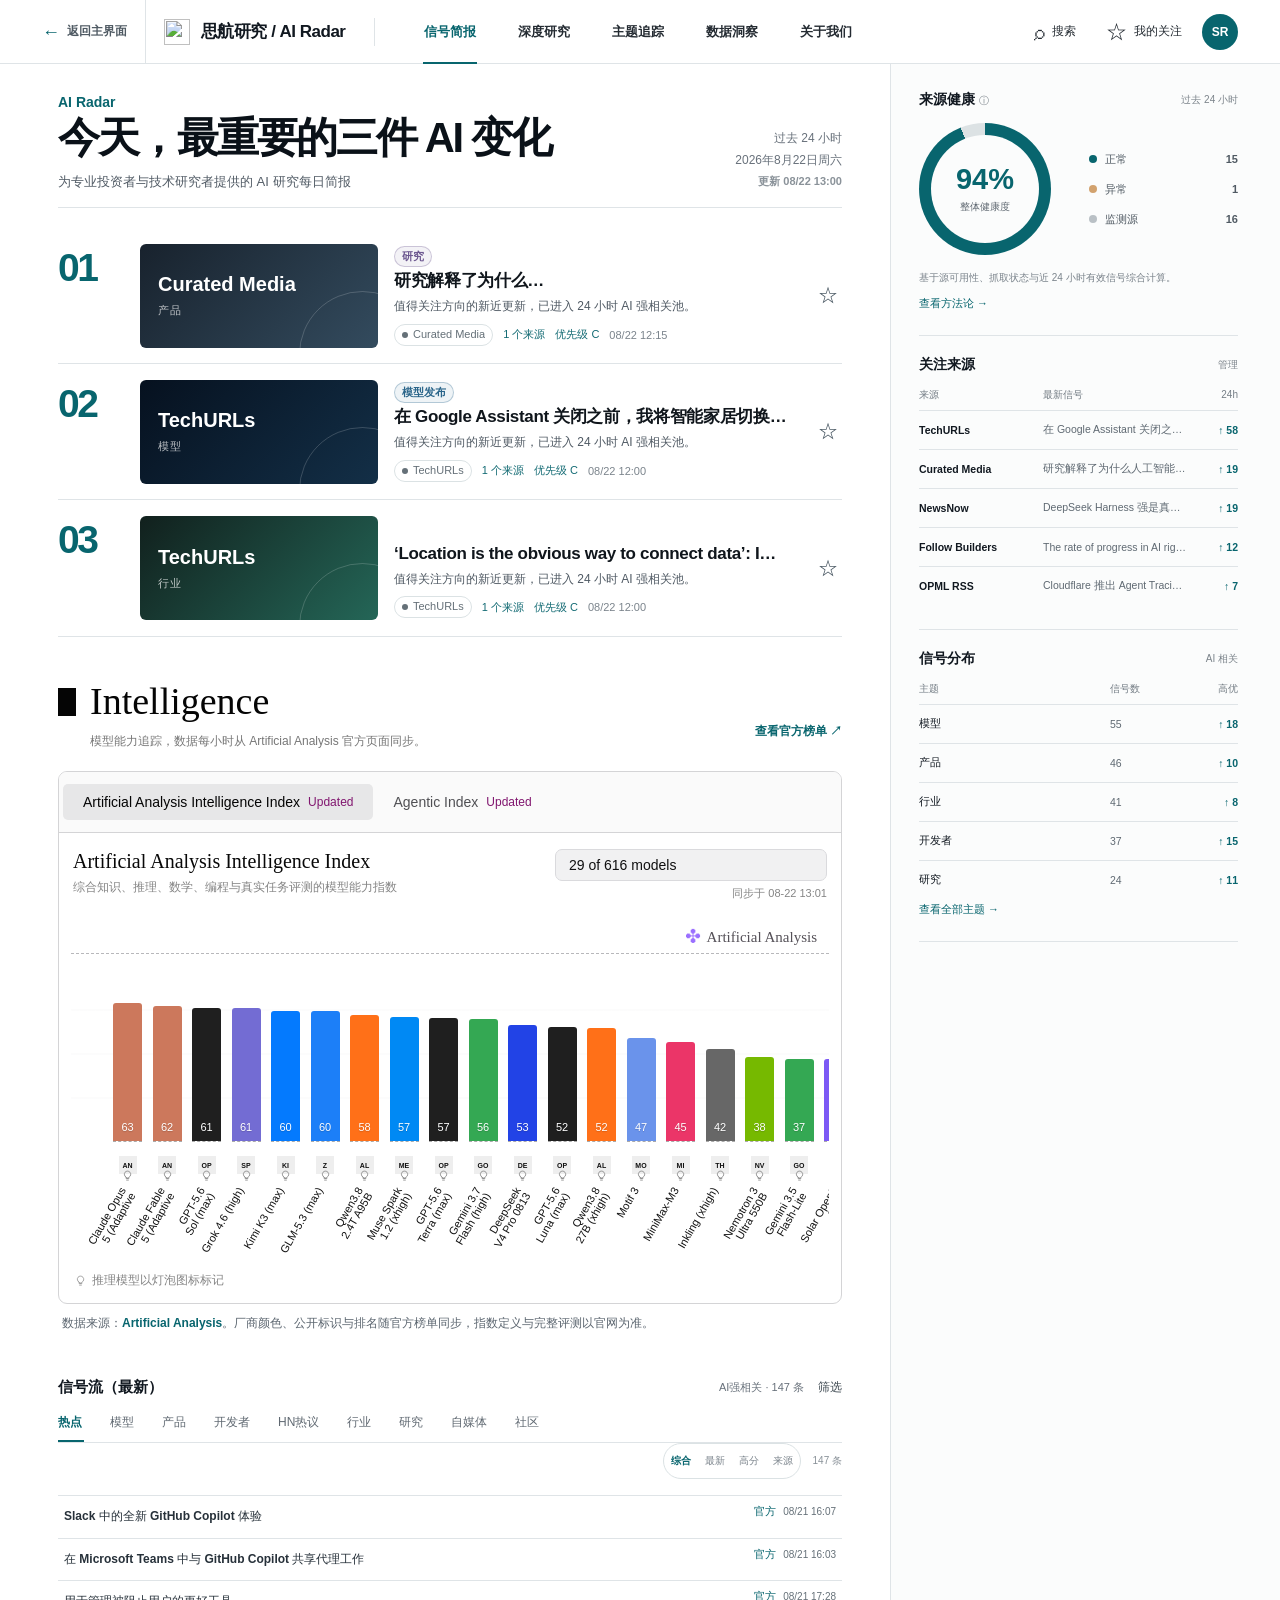
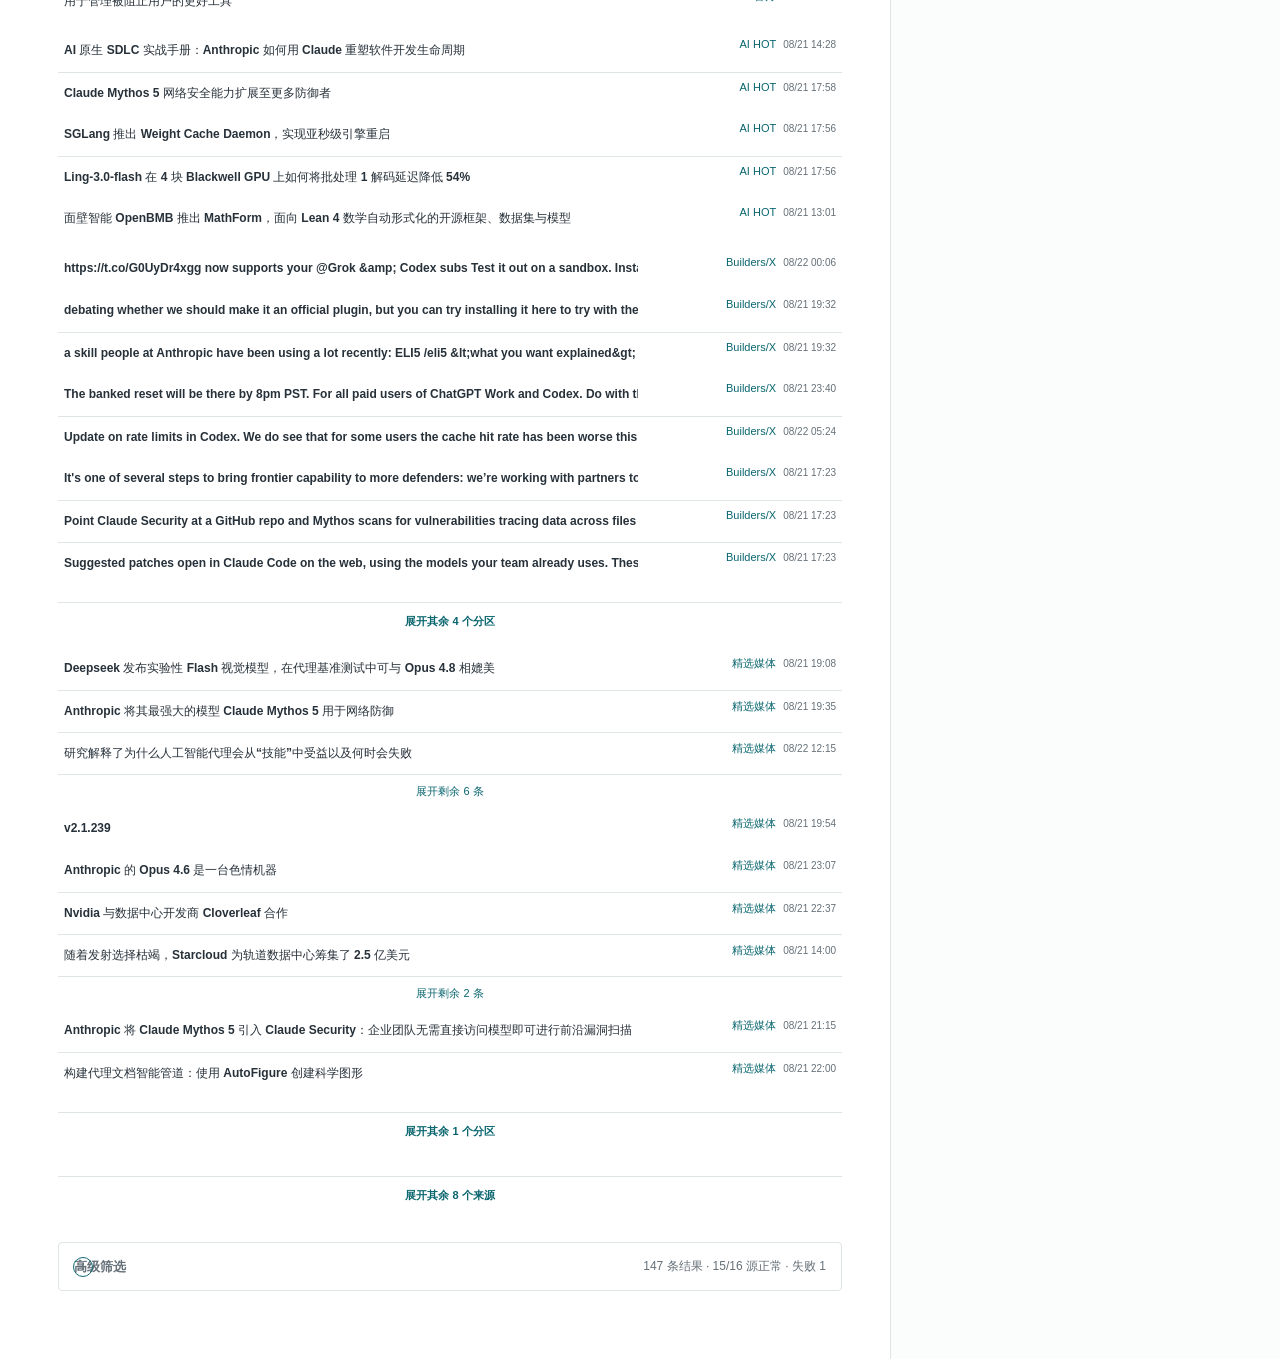
==== commit d6d196d5: "fix: align benchmark labels to bar centers" ====
--- a/classic/index.html
+++ b/classic/index.html
@@ -35,7 +35,7 @@
     <link rel="apple-touch-icon" href="./assets/icons/apple-touch-icon.png" sizes="180x180" />
     <link rel="manifest" href="./site.webmanifest" />
     <script src="./assets/view-mode.js?v=dual-view-0713c" data-root="../"></script>
-    <link rel="stylesheet" href="./classic/assets/styles.css?v=benchmark-fidelity-0822e" />
+    <link rel="stylesheet" href="./classic/assets/styles.css?v=benchmark-alignment-0822f" />
     <link rel="stylesheet" href="./assets/view-switch.css?v=dual-view-0713b" />
   </head>
   <body>
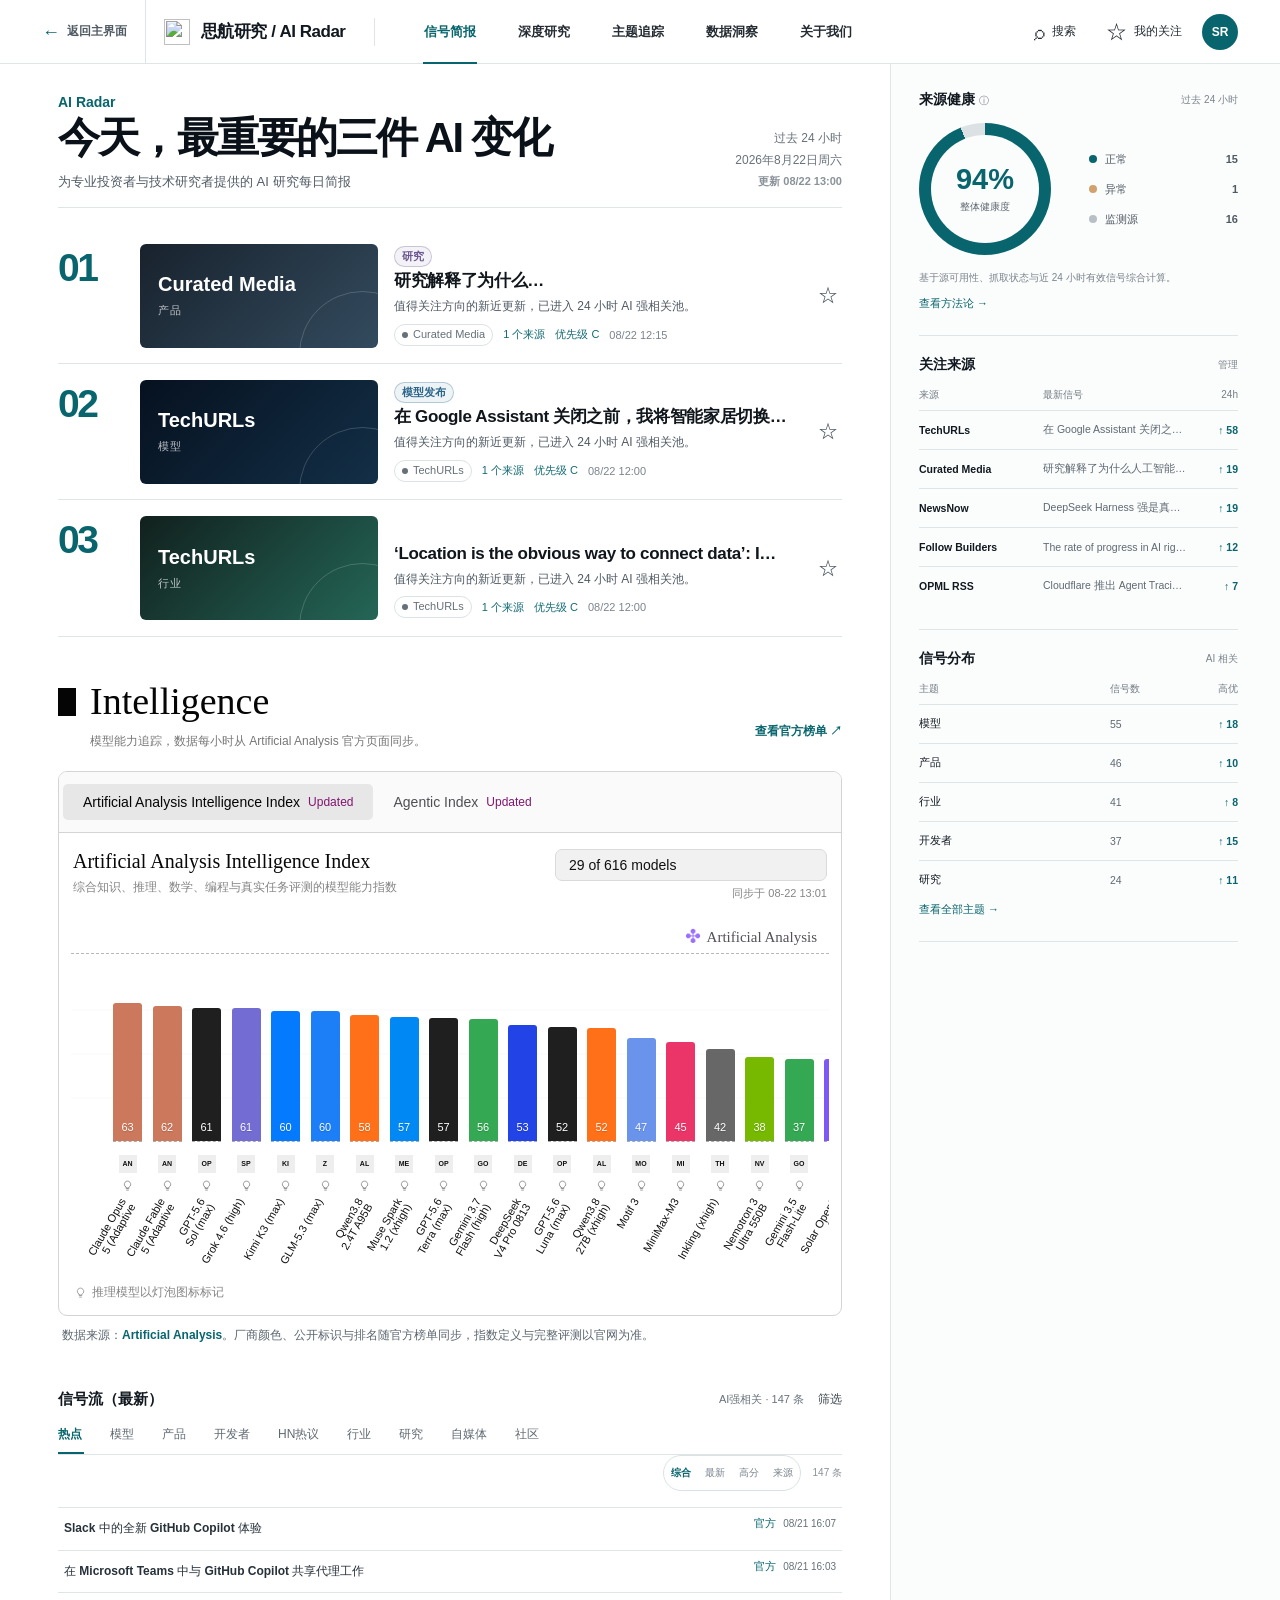
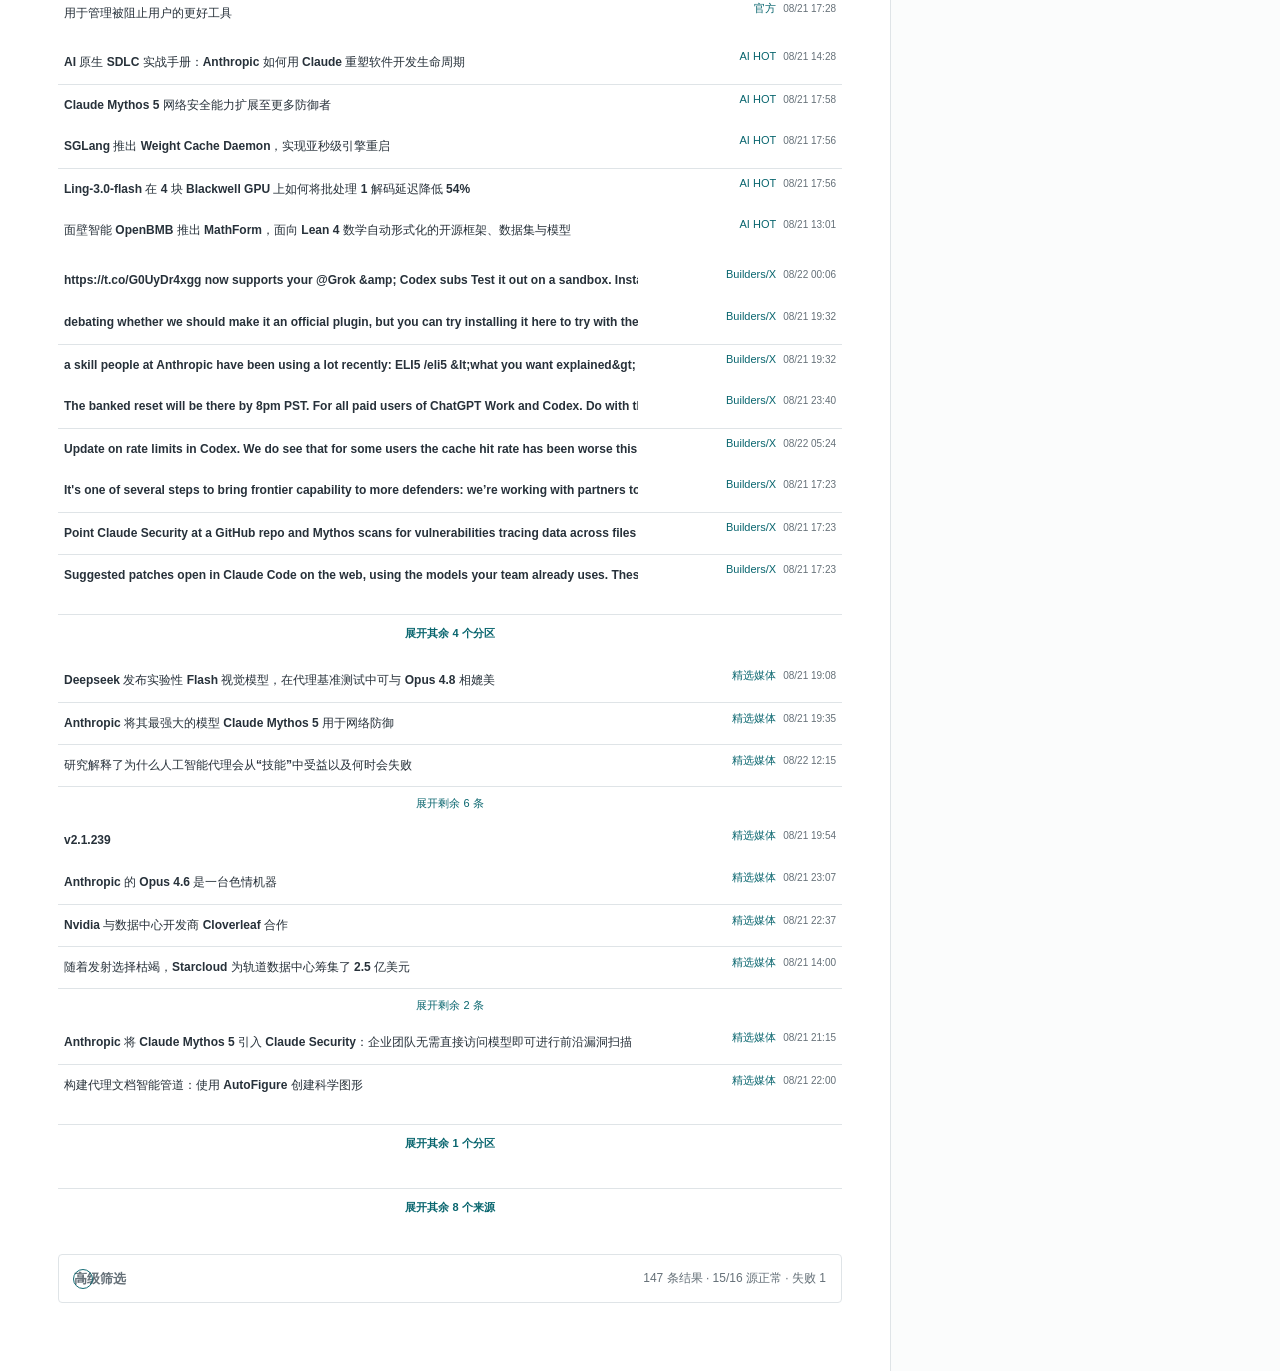
==== commit a868c19c: "fix: separate benchmark logos and labels" ====
--- a/classic/index.html
+++ b/classic/index.html
@@ -35,7 +35,7 @@
     <link rel="apple-touch-icon" href="./assets/icons/apple-touch-icon.png" sizes="180x180" />
     <link rel="manifest" href="./site.webmanifest" />
     <script src="./assets/view-mode.js?v=dual-view-0713c" data-root="../"></script>
-    <link rel="stylesheet" href="./classic/assets/styles.css?v=benchmark-alignment-0822f" />
+    <link rel="stylesheet" href="./classic/assets/styles.css?v=benchmark-spacing-0822g" />
     <link rel="stylesheet" href="./assets/view-switch.css?v=dual-view-0713b" />
   </head>
   <body>
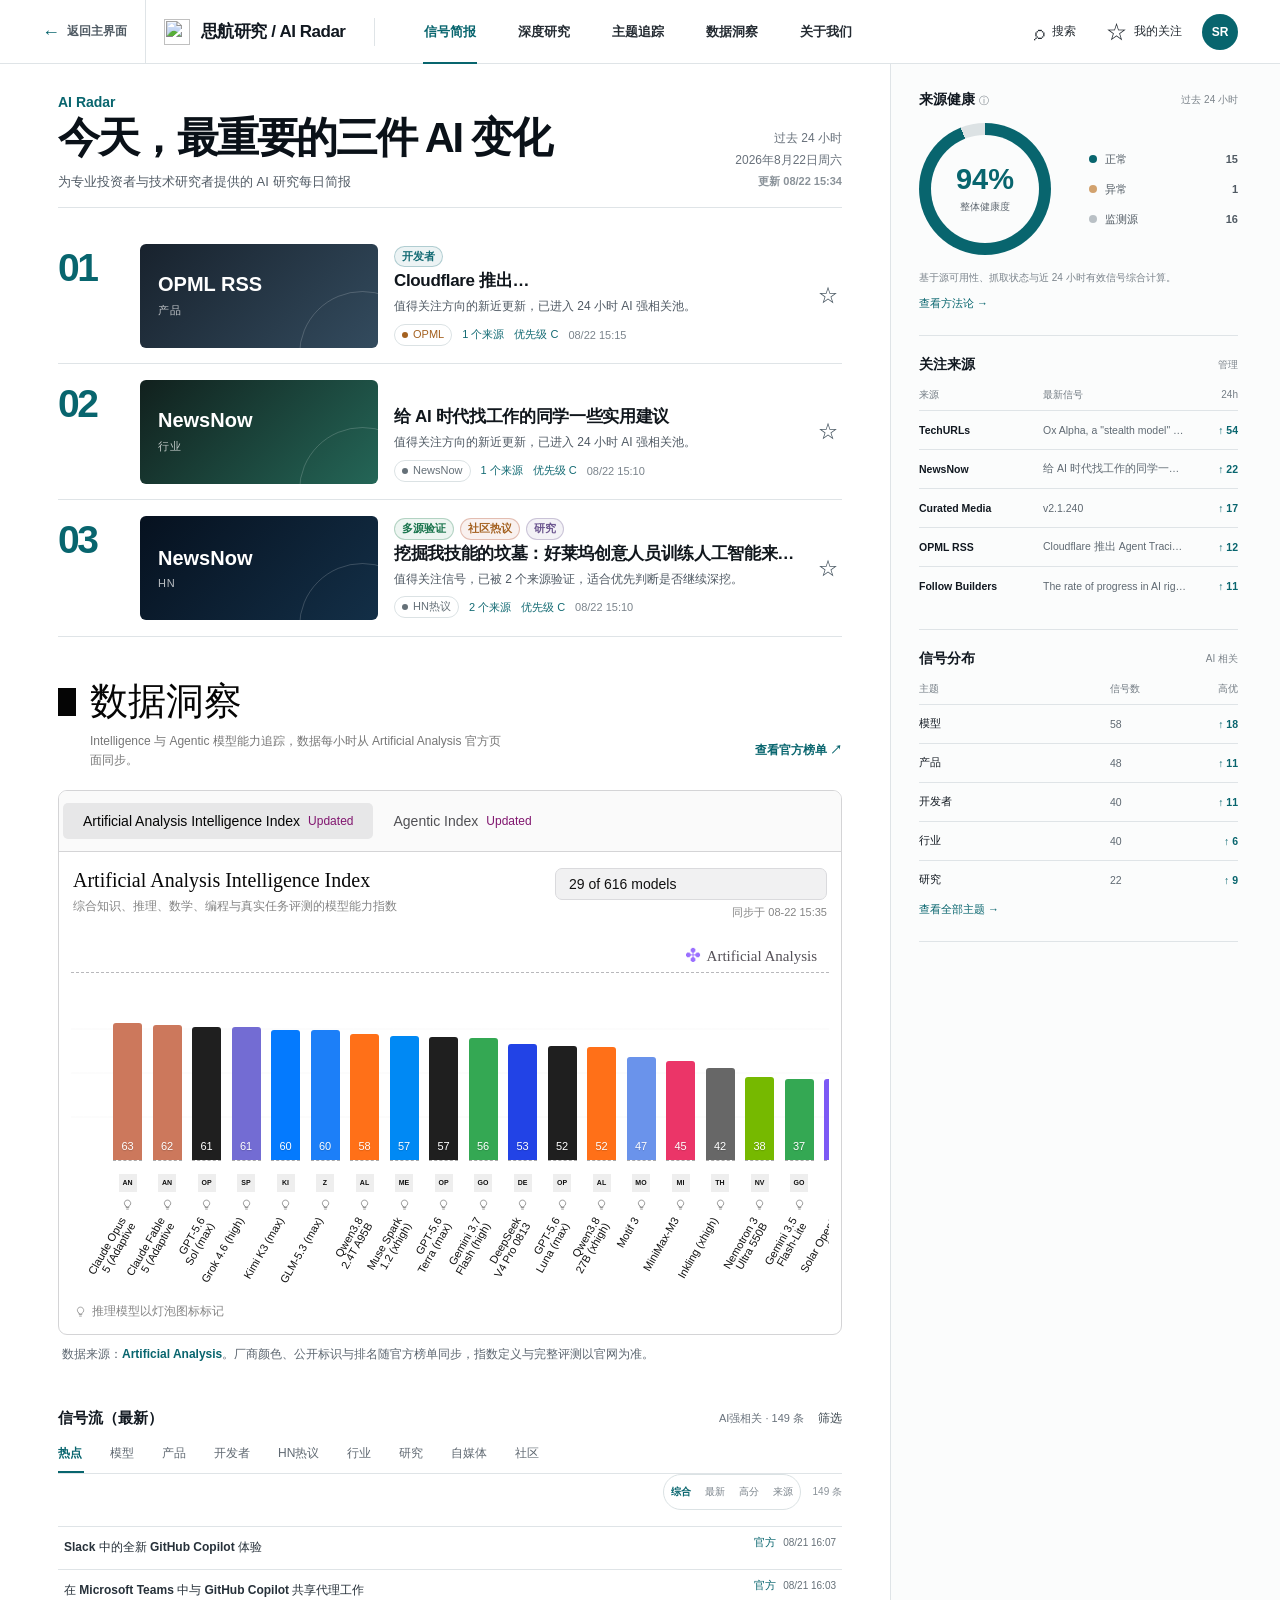
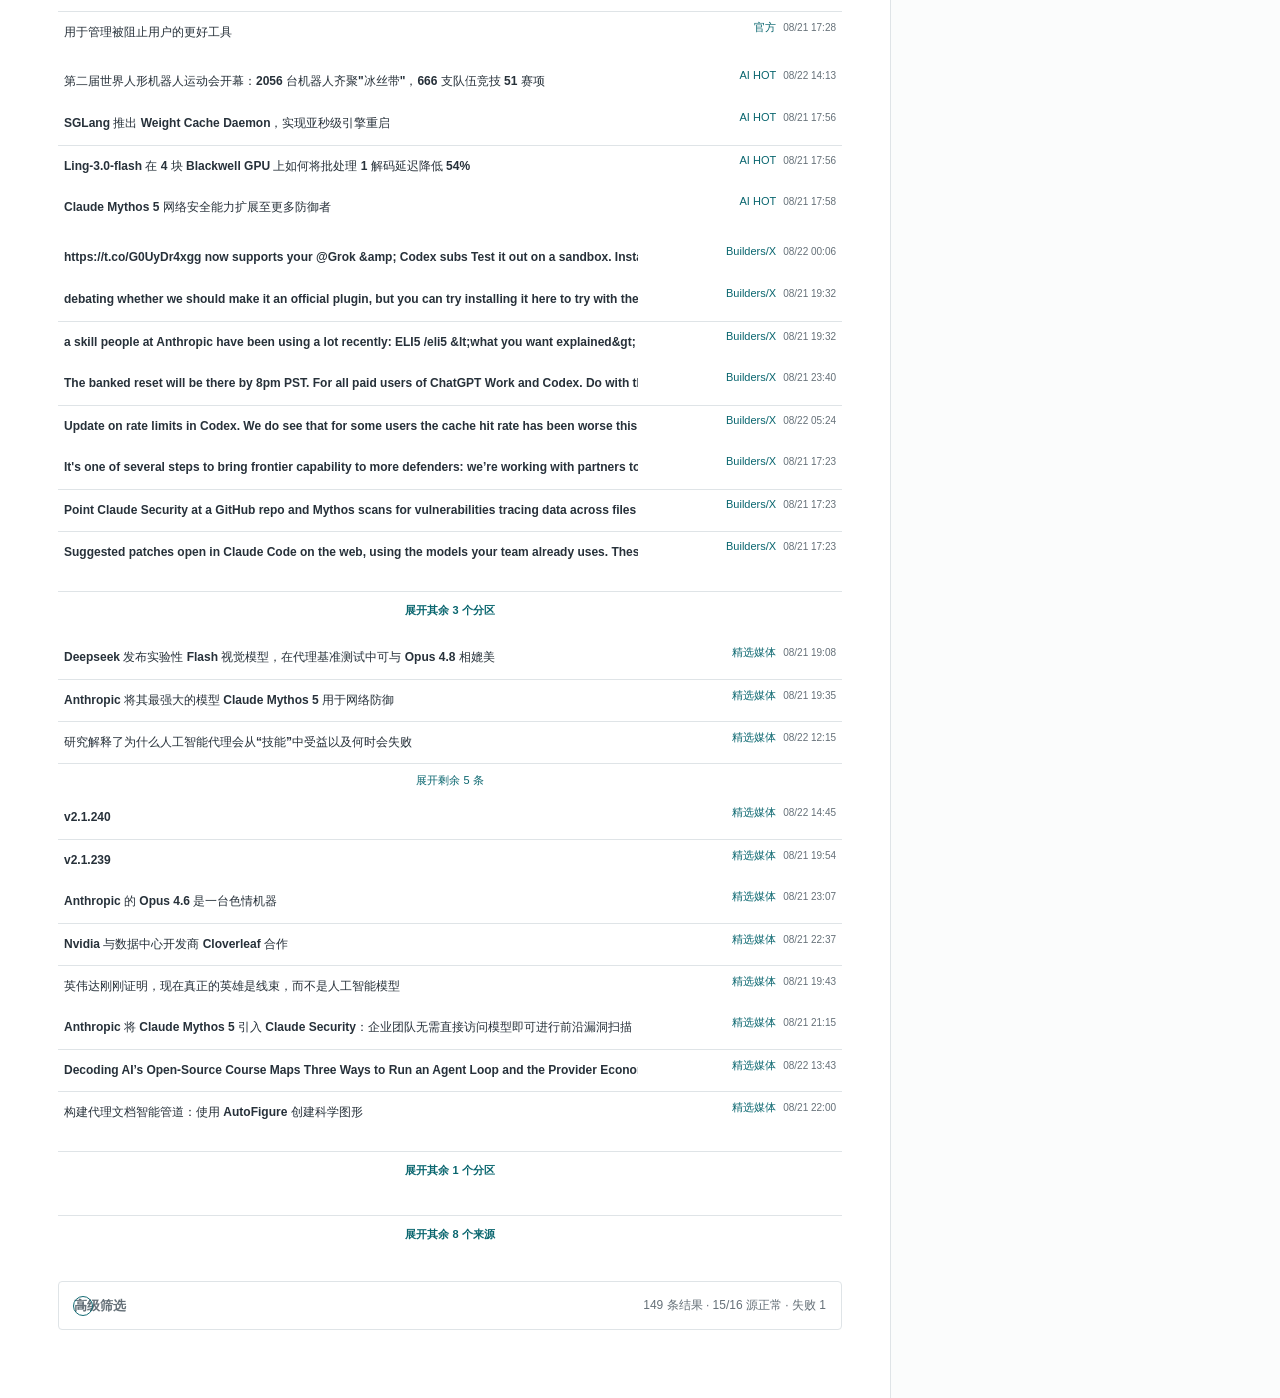
==== commit 1718928f: "feat: add personal research notes section" ====
--- a/classic/index.html
+++ b/classic/index.html
@@ -35,7 +35,7 @@
     <link rel="apple-touch-icon" href="./assets/icons/apple-touch-icon.png" sizes="180x180" />
     <link rel="manifest" href="./site.webmanifest" />
     <script src="./assets/view-mode.js?v=dual-view-0713c" data-root="../"></script>
-    <link rel="stylesheet" href="./classic/assets/styles.css?v=benchmark-spacing-0822g" />
+    <link rel="stylesheet" href="./classic/assets/styles.css?v=research-nav-0822h" />
     <link rel="stylesheet" href="./assets/view-switch.css?v=dual-view-0713b" />
   </head>
   <body>
@@ -50,10 +50,10 @@
         </a>
       </div>
       <nav class="topbar-nav" aria-label="主导航">
-        <a class="active" href="#topStoriesTitle">信号简报</a>
-        <a href="/earnings/">深度研究</a>
-        <a href="#modelBenchmarks">主题追踪</a>
-        <a href="#advancedFilters">数据洞察</a>
+        <a class="active" href="#signalBrief">信号简报</a>
+        <a href="./classic/research.html">深度研究</a>
+        <a href="#sectionTabs">主题追踪</a>
+        <a href="#dataInsights">数据洞察</a>
         <a href="https://www.shresearch.cn/">关于我们</a>
       </nav>
       <div class="topbar-actions">
@@ -76,7 +76,7 @@
     <main class="shell">
       <div class="brief-layout">
         <div class="brief-main">
-          <header class="hero">
+          <header class="hero" id="signalBrief">
             <div class="brief-intro">
               <p class="brief-kicker">AI Radar</p>
               <h1>今天，最重要的三件 AI 变化</h1>
@@ -104,11 +104,11 @@
             <div id="bolePicksList" class="bole-board"></div>
           </section>
 
-          <section class="model-benchmarks" id="modelBenchmarks" aria-labelledby="modelBenchmarksTitle">
+          <section class="model-benchmarks" id="dataInsights" aria-labelledby="dataInsightsTitle">
             <header class="benchmark-heading">
               <div>
-                <h2 id="modelBenchmarksTitle"><span aria-hidden="true"></span>Intelligence</h2>
-                <p>模型能力追踪，数据每小时从 Artificial Analysis 官方页面同步。</p>
+                <h2 id="dataInsightsTitle"><span aria-hidden="true"></span>数据洞察</h2>
+                <p>Intelligence 与 Agentic 模型能力追踪，数据每小时从 Artificial Analysis 官方页面同步。</p>
               </div>
               <a href="https://artificialanalysis.ai/models" target="_blank" rel="noopener noreferrer">查看官方榜单 ↗</a>
             </header>
